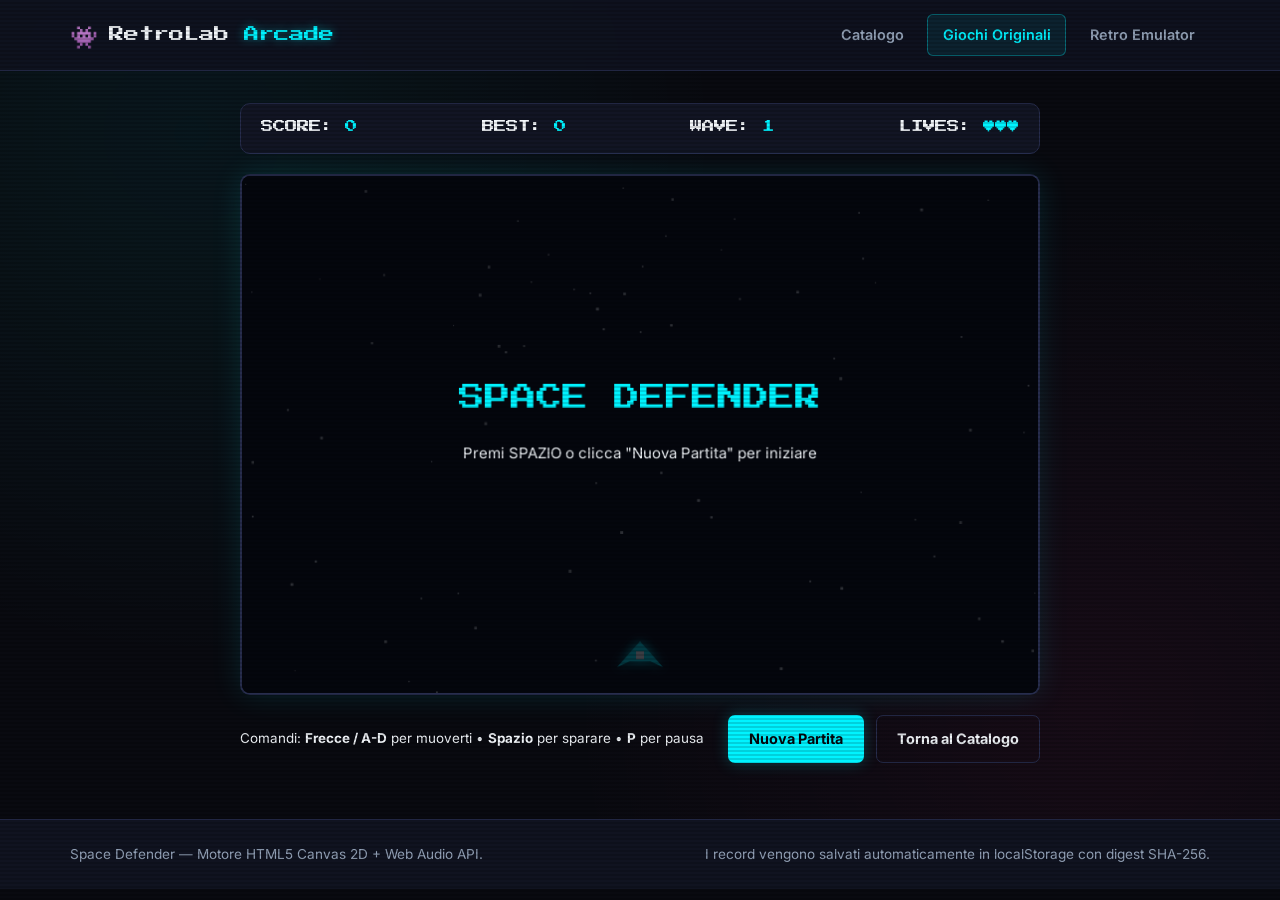
==== play_original.html @ c17ae2ea "Seconde modifiche" ====
<!DOCTYPE html>
<html lang="it">
<head>
    <meta charset="UTF-8">
    <meta name="viewport" content="width=device-width, initial-scale=1.0">
    <title>Space Defender | RetroLab Arcade</title>
    <link rel="preconnect" href="https://fonts.googleapis.com">
    <link rel="preconnect" href="https://fonts.gstatic.com" crossorigin>
    <link href="https://fonts.googleapis.com/css2?family=Inter:wght@400;600;700&family=Press+Start+2P&display=swap" rel="stylesheet">
    <link rel="stylesheet" href="./assets/css/style.css">
</head>
<body>
<div class="crt-overlay" aria-hidden="true"></div>

<header class="site-header">
    <div class="container header-content">
        <a href="./index.html" class="brand">
            <span class="brand-icon">👾</span>
            <span class="brand-text">RetroLab <span class="neon-cyan">Arcade</span></span>
        </a>
        <nav class="main-nav" aria-label="Navigazione principale">
            <a href="./index.html" class="nav-link">Catalogo</a>
            <a href="./play_original.html" class="nav-link active">Giochi Originali</a>
            <a href="./play_retro.html" class="nav-link">Retro Emulator</a>
        </nav>
    </div>
</header>

<main class="container main-content">
    <div class="game-stage-wrapper">
        <div class="hud-bar" role="status" aria-live="polite">
            <div class="hud-item">SCORE: <span id="hud-score">0</span></div>
            <div class="hud-item">BEST: <span id="hud-best">0</span></div>
            <div class="hud-item">WAVE: <span id="hud-wave">1</span></div>
            <div class="hud-item">LIVES: <span id="hud-lives">3</span></div>
        </div>

        <div class="canvas-container">
            <canvas id="game-canvas" width="800" height="520" aria-label="Area di gioco Space Defender"></canvas>
        </div>

        <div class="touch-controls" aria-label="Controlli touch">
            <button type="button" id="touch-left" class="touch-btn">◀ SINISTRA</button>
            <button type="button" id="touch-fire" class="touch-btn">🔥 FUOCO</button>
            <button type="button" id="touch-right" class="touch-btn">DESTRA ▶</button>
        </div>

        <div class="controls-bar">
            <div class="crypto-status" id="game-save-status">
                Comandi: <strong>Frecce / A-D</strong> per muoverti • <strong>Spazio</strong> per sparare • <strong>P</strong> per pausa
            </div>
            <div class="storage-buttons">
                <button type="button" id="btn-restart-game" class="btn btn-primary">Nuova Partita</button>
                <a href="./index.html" class="btn btn-outline">Torna al Catalogo</a>
            </div>
        </div>
    </div>
</main>

<footer class="site-footer">
    <div class="container footer-content">
        <p>Space Defender — Motore HTML5 Canvas 2D + Web Audio API.</p>
        <p class="footer-note">I record vengono salvati automaticamente in localStorage con digest SHA-256.</p>
    </div>
</footer>

<script src="./assets/js/storage_crypto.js"></script>
<script src="./assets/js/space_game.js"></script>
</body>
</html>
---- assets/css/style.css ----
:root {
    --bg-primary: #090a10;
    --bg-secondary: #121524;
    --bg-card: #171b2e;
    --bg-panel: #101320;
    --border-color: #272d4d;
    --text-primary: #f1f5f9;
    --text-secondary: #94a3b8;
    --neon-cyan: #00f3ff;
    --neon-pink: #ff2a85;
    --neon-green: #00ff88;
    --neon-yellow: #facc15;
    --danger: #ef4444;
    --font-display: 'Press Start 2P', monospace;
    --font-body: 'Inter', -apple-system, BlinkMacSystemFont, sans-serif;
    --radius: 10px;
    --transition: 0.2s ease;
}

*,
*::before,
*::after {
    box-sizing: border-box;
    margin: 0;
    padding: 0;
}

html, body {
    min-height: 100%;
    background-color: var(--bg-primary);
    color: var(--text-primary);
    font-family: var(--font-body);
    line-height: 1.6;
    overflow-x: hidden;
}

body {
    display: flex;
    flex-direction: column;
    background-image:
            radial-gradient(circle at 15% 15%, rgba(0, 243, 255, 0.06) 0%, transparent 40%),
            radial-gradient(circle at 85% 80%, rgba(255, 42, 133, 0.06) 0%, transparent 40%);
}

/* Effetto scanline CRT discreto */
.crt-overlay {
    position: fixed;
    inset: 0;
    pointer-events: none;
    z-index: 9999;
    background: linear-gradient(
            rgba(18, 16, 16, 0) 50%,
            rgba(0, 0, 0, 0.14) 50%
    );
    background-size: 100% 4px;
}

.container {
    width: 100%;
    max-width: 1180px;
    margin: 0 auto;
    padding: 0 1.25rem;
}

/* Colori Neon Utility */
.neon-cyan { color: var(--neon-cyan); text-shadow: 0 0 10px rgba(0, 243, 255, 0.45); }
.neon-pink { color: var(--neon-pink); text-shadow: 0 0 10px rgba(255, 42, 133, 0.45); }
.neon-green { color: var(--neon-green); text-shadow: 0 0 10px rgba(0, 255, 136, 0.45); }

/* Header & Navigazione */
.site-header {
    background-color: rgba(16, 19, 32, 0.92);
    border-bottom: 1px solid var(--border-color);
    backdrop-filter: blur(8px);
    position: sticky;
    top: 0;
    z-index: 100;
}

.header-content {
    display: flex;
    align-items: center;
    justify-content: space-between;
    min-height: 70px;
    gap: 1rem;
    flex-wrap: wrap;
}

.brand {
    display: inline-flex;
    align-items: center;
    gap: 0.7rem;
    text-decoration: none;
    color: var(--text-primary);
    font-family: var(--font-display);
    font-size: 0.95rem;
}

.brand-icon {
    font-size: 1.4rem;
}

.main-nav {
    display: flex;
    align-items: center;
    gap: 0.5rem;
    flex-wrap: wrap;
}

.nav-link {
    text-decoration: none;
    color: var(--text-secondary);
    font-weight: 600;
    font-size: 0.9rem;
    padding: 0.5rem 0.9rem;
    border-radius: 6px;
    border: 1px solid transparent;
    transition: all var(--transition);
}

.nav-link:hover {
    color: var(--text-primary);
    background-color: rgba(255, 255, 255, 0.05);
}

.nav-link.active {
    color: var(--neon-cyan);
    border-color: rgba(0, 243, 255, 0.35);
    background-color: rgba(0, 243, 255, 0.08);
}

/* Main Content */
.main-content {
    flex: 1;
    padding-top: 2rem;
    padding-bottom: 3.5rem;
}

/* Hero Banner */
.hero-banner {
    background: linear-gradient(135deg, var(--bg-secondary) 0%, #1a1f38 100%);
    border: 1px solid var(--border-color);
    border-radius: var(--radius);
    padding: 2.5rem 2rem;
    text-align: center;
    margin-bottom: 2.75rem;
    box-shadow: 0 12px 30px rgba(0, 0, 0, 0.35);
}

.hero-badge {
    display: inline-block;
    font-size: 0.72rem;
    font-weight: 700;
    letter-spacing: 1.2px;
    color: var(--neon-green);
    background-color: rgba(0, 255, 136, 0.1);
    border: 1px solid rgba(0, 255, 136, 0.3);
    padding: 0.35rem 0.8rem;
    border-radius: 999px;
    margin-bottom: 1.2rem;
}

.hero-title {
    font-family: var(--font-display);
    font-size: clamp(1.3rem, 3.2vw, 2.2rem);
    line-height: 1.4;
    margin-bottom: 1rem;
}

.hero-subtitle {
    max-width: 680px;
    margin: 0 auto 1.75rem;
    color: var(--text-secondary);
    font-size: 1rem;
}

.hero-actions {
    display: flex;
    justify-content: center;
    gap: 1rem;
    flex-wrap: wrap;
}

/* Bottoni */
.btn {
    display: inline-flex;
    align-items: center;
    justify-content: center;
    gap: 0.5rem;
    padding: 0.7rem 1.25rem;
    font-family: var(--font-body);
    font-weight: 700;
    font-size: 0.9rem;
    border-radius: 7px;
    border: 1px solid transparent;
    cursor: pointer;
    text-decoration: none;
    transition: all var(--transition);
}

.btn-full {
    flex: 1;
}

.btn-primary {
    background-color: var(--neon-cyan);
    color: #05070d;
    box-shadow: 0 0 15px rgba(0, 243, 255, 0.25);
}

.btn-primary:hover {
    background-color: #3df6ff;
    transform: translateY(-1px);
}

.btn-secondary {
    background-color: var(--neon-pink);
    color: #ffffff;
    box-shadow: 0 0 15px rgba(255, 42, 133, 0.25);
}

.btn-secondary:hover {
    background-color: #ff4797;
    transform: translateY(-1px);
}

.btn-outline {
    background-color: transparent;
    color: var(--text-primary);
    border-color: var(--border-color);
}

.btn-outline:hover {
    border-color: var(--neon-cyan);
    color: var(--neon-cyan);
}

.btn-danger {
    background-color: rgba(239, 68, 68, 0.15);
    color: #fca5a5;
    border-color: rgba(239, 68, 68, 0.4);
}

.btn-danger:hover {
    background-color: var(--danger);
    color: #ffffff;
}

.btn-disabled {
    background-color: #1e243b;
    color: #64748b;
    cursor: not-allowed;
}

.btn-icon {
    background-color: var(--bg-panel);
    color: var(--text-secondary);
    border-color: var(--border-color);
    padding: 0.7rem 0.9rem;
    font-size: 1.1rem;
}

.btn-icon:hover,
.btn-icon.is-favorite {
    color: var(--neon-yellow);
    border-color: rgba(250, 204, 21, 0.5);
}

/* Sezioni Catalogo */
.catalog-section,
.scoreboard-section {
    margin-bottom: 3rem;
}

.section-header {
    display: flex;
    align-items: center;
    justify-content: space-between;
    gap: 1rem;
    margin-bottom: 1.25rem;
    flex-wrap: wrap;
}

.section-title {
    font-size: 1.2rem;
    font-weight: 700;
}

.section-tag {
    font-size: 0.78rem;
    font-weight: 600;
    color: var(--text-secondary);
    background-color: var(--bg-secondary);
    border: 1px solid var(--border-color);
    padding: 0.25rem 0.65rem;
    border-radius: 5px;
}

.games-grid {
    display: grid;
    grid-template-columns: repeat(auto-fill, minmax(300px, 1fr));
    gap: 1.35rem;
}

/* Game Cards */
.game-card {
    background-color: var(--bg-card);
    border: 1px solid var(--border-color);
    border-radius: var(--radius);
    overflow: hidden;
    display: flex;
    flex-direction: column;
    transition: transform var(--transition), border-color var(--transition);
}

.game-card:hover:not(.card-coming-soon) {
    transform: translateY(-3px);
    border-color: rgba(0, 243, 255, 0.45);
}

.card-banner {
    height: 125px;
    position: relative;
    display: flex;
    align-items: center;
    justify-content: center;
    border-bottom: 1px solid var(--border-color);
}

.banner-space { background: linear-gradient(135deg, #0b132b, #1c2541); }
.banner-locked { background: linear-gradient(135deg, #141724, #1e2235); }
.banner-nes { background: linear-gradient(135deg, #2a0e1d, #45142d); }
.banner-snes { background: linear-gradient(135deg, #1d143b, #311f66); }
.banner-gb { background: linear-gradient(135deg, #132a1c, #1f472f); }

.card-badge {
    position: absolute;
    top: 10px;
    left: 10px;
    font-size: 0.68rem;
    font-weight: 700;
    padding: 0.2rem 0.55rem;
    border-radius: 4px;
    background-color: rgba(0, 243, 255, 0.16);
    color: var(--neon-cyan);
    border: 1px solid rgba(0, 243, 255, 0.35);
}

.badge-pink {
    background-color: rgba(255, 42, 133, 0.18);
    color: #ff7ab5;
    border-color: rgba(255, 42, 133, 0.4);
}

.badge-muted {
    background-color: rgba(148, 163, 184, 0.15);
    color: var(--text-secondary);
    border-color: rgba(148, 163, 184, 0.3);
}

.pixel-art-preview {
    font-family: var(--font-display);
    font-size: 1.15rem;
    letter-spacing: 2px;
}

.card-body {
    padding: 1.25rem;
    display: flex;
    flex-direction: column;
    flex: 1;
}

.card-title {
    font-size: 1.1rem;
    margin-bottom: 0.5rem;
}

.card-desc {
    color: var(--text-secondary);
    font-size: 0.9rem;
    margin-bottom: 1rem;
    flex: 1;
}

.card-desc code {
    color: var(--neon-cyan);
    background-color: rgba(0, 0, 0, 0.3);
    padding: 0.1rem 0.35rem;
    border-radius: 4px;
}

.card-meta {
    display: flex;
    justify-content: space-between;
    font-size: 0.78rem;
    color: var(--text-secondary);
    padding-top: 0.75rem;
    margin-bottom: 1rem;
    border-top: 1px solid rgba(255, 255, 255, 0.06);
}

.meta-record {
    color: var(--neon-green);
    font-weight: 700;
}

.card-actions {
    display: flex;
    gap: 0.6rem;
}

/* Panel & Scoreboard Table */
.panel {
    background-color: var(--bg-panel);
    border: 1px solid var(--border-color);
    border-radius: var(--radius);
    padding: 1.25rem;
}

.table-responsive {
    width: 100%;
    overflow-x: auto;
}

.arcade-table {
    width: 100%;
    border-collapse: collapse;
    text-align: left;
    font-size: 0.9rem;
}

.arcade-table th {
    color: var(--text-secondary);
    font-weight: 700;
    padding: 0.75rem 0.9rem;
    border-bottom: 1px solid var(--border-color);
    font-size: 0.8rem;
    text-transform: uppercase;
}

.arcade-table td {
    padding: 0.8rem 0.9rem;
    border-bottom: 1px solid rgba(255, 255, 255, 0.04);
}

.rank-cell {
    font-family: var(--font-display);
    font-size: 0.75rem;
    color: var(--neon-yellow);
}

.score-cell {
    font-weight: 700;
    color: var(--neon-cyan);
}

.empty-state {
    text-align: center;
    color: var(--text-secondary);
    padding: 1.75rem !important;
}

.storage-controls {
    display: flex;
    align-items: center;
    justify-content: space-between;
    gap: 1rem;
    margin-top: 1.25rem;
    padding-top: 1rem;
    border-top: 1px solid var(--border-color);
    flex-wrap: wrap;
}

.crypto-status {
    font-size: 0.84rem;
}

.status-ok { color: var(--neon-green); }
.status-warn { color: var(--neon-yellow); }

.storage-buttons {
    display: flex;
    gap: 0.75rem;
    flex-wrap: wrap;
}

/* Pagine Gioco & Emulatore (Usate negli Step 2 e 3) */
.game-stage-wrapper {
    display: flex;
    flex-direction: column;
    align-items: center;
    gap: 1.25rem;
}

.hud-bar {
    width: 100%;
    max-width: 800px;
    background-color: var(--bg-secondary);
    border: 1px solid var(--border-color);
    border-radius: var(--radius);
    padding: 0.9rem 1.25rem;
    display: flex;
    justify-content: space-between;
    align-items: center;
    flex-wrap: wrap;
    gap: 1rem;
    font-family: var(--font-display);
    font-size: 0.78rem;
}

.hud-item span {
    color: var(--neon-cyan);
}

.canvas-container {
    width: 100%;
    max-width: 800px;
    background-color: #04050a;
    border: 2px solid var(--border-color);
    border-radius: var(--radius);
    box-shadow: 0 0 30px rgba(0, 243, 255, 0.12);
    overflow: hidden;
    display: flex;
    justify-content: center;
    align-items: center;
}

#game-canvas {
    display: block;
    width: 100%;
    height: auto;
    max-height: 72vh;
}

.controls-bar {
    width: 100%;
    max-width: 800px;
    display: flex;
    justify-content: space-between;
    align-items: center;
    gap: 1rem;
    flex-wrap: wrap;
}

.touch-controls {
    display: none;
    width: 100%;
    max-width: 800px;
    justify-content: space-between;
    gap: 0.75rem;
}

.touch-btn {
    flex: 1;
    padding: 1rem;
    font-size: 1.2rem;
    font-weight: 700;
    background-color: var(--bg-card);
    color: var(--text-primary);
    border: 1px solid var(--border-color);
    border-radius: 8px;
    user-select: none;
    touch-action: manipulation;
}

.touch-btn:active {
    background-color: rgba(0, 243, 255, 0.2);
    border-color: var(--neon-cyan);
}

/* Emulator Box */
.emulator-toolbar {
    width: 100%;
    background-color: var(--bg-secondary);
    border: 1px solid var(--border-color);
    border-radius: var(--radius);
    padding: 1.25rem;
    display: grid;
    grid-template-columns: repeat(auto-fit, minmax(220px, 1fr));
    gap: 1rem;
    align-items: end;
    margin-bottom: 1.25rem;
}

.form-group {
    display: flex;
    flex-direction: column;
    gap: 0.45rem;
}

.form-label {
    font-size: 0.82rem;
    font-weight: 700;
    color: var(--text-secondary);
}

.form-select,
.form-file {
    width: 100%;
    padding: 0.65rem 0.85rem;
    background-color: var(--bg-primary);
    color: var(--text-primary);
    border: 1px solid var(--border-color);
    border-radius: 6px;
    font-family: var(--font-body);
    font-size: 0.9rem;
}

.emulator-viewport {
    width: 100%;
    height: 560px;
    background-color: #05060b;
    border: 2px solid var(--border-color);
    border-radius: var(--radius);
    display: flex;
    align-items: center;
    justify-content: center;
    overflow: hidden;
    position: relative;
}

.emulator-placeholder {
    text-align: center;
    padding: 2rem;
    color: var(--text-secondary);
    max-width: 480px;
}

.emulator-placeholder h3 {
    color: var(--text-primary);
    margin-bottom: 0.5rem;
}

/* Footer */
.site-footer {
    background-color: var(--bg-panel);
    border-top: 1px solid var(--border-color);
    padding: 1.5rem 0;
    font-size: 0.85rem;
    color: var(--text-secondary);
}

.footer-content {
    display: flex;
    justify-content: space-between;
    align-items: center;
    gap: 1rem;
    flex-wrap: wrap;
}

@media (max-width: 768px) {
    .touch-controls {
        display: flex;
    }
    .emulator-viewport {
        height: 400px;
    }
}
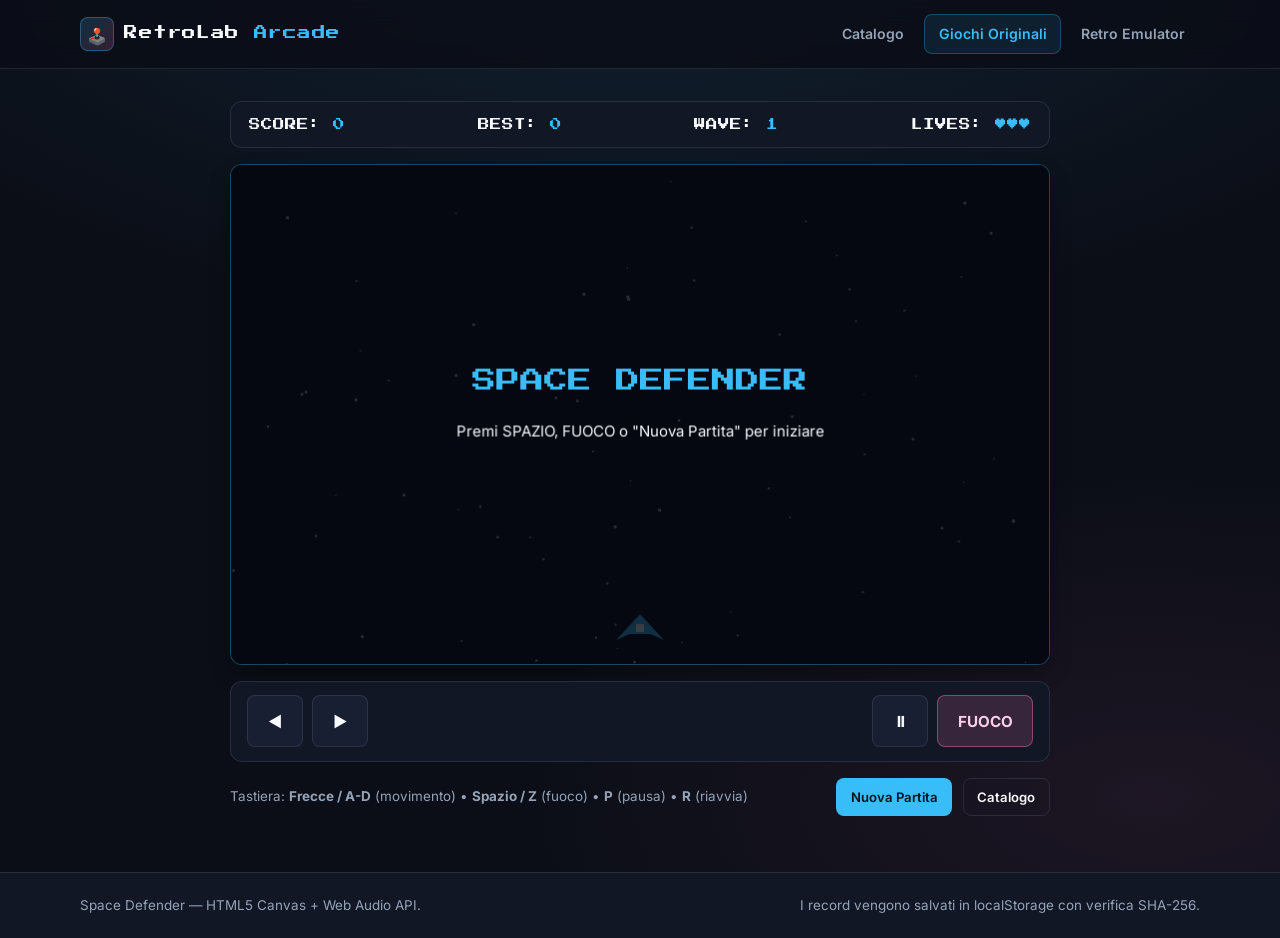
==== commit a213855f: "Aggiorno" ====
--- a/play_original.html
+++ b/play_original.html
@@ -10,13 +10,11 @@
     <link rel="stylesheet" href="./assets/css/style.css">
 </head>
 <body>
-<div class="crt-overlay" aria-hidden="true"></div>
-
 <header class="site-header">
     <div class="container header-content">
         <a href="./index.html" class="brand">
-            <span class="brand-icon">👾</span>
-            <span class="brand-text">RetroLab <span class="neon-cyan">Arcade</span></span>
+            <span class="brand-mark" aria-hidden="true">🕹️</span>
+            <span>RetroLab <span class="text-cyan">Arcade</span></span>
         </a>
         <nav class="main-nav" aria-label="Navigazione principale">
             <a href="./index.html" class="nav-link">Catalogo</a>
@@ -36,22 +34,27 @@
         </div>
 
         <div class="canvas-container">
-            <canvas id="game-canvas" width="800" height="520" aria-label="Area di gioco Space Defender"></canvas>
+            <canvas id="game-canvas" width="820" height="500" aria-label="Area di gioco Space Defender"></canvas>
         </div>
 
-        <div class="touch-controls" aria-label="Controlli touch">
-            <button type="button" id="touch-left" class="touch-btn">◀ SINISTRA</button>
-            <button type="button" id="touch-fire" class="touch-btn">🔥 FUOCO</button>
-            <button type="button" id="touch-right" class="touch-btn">DESTRA ▶</button>
+        <div class="touch-pad" aria-label="Controlli di gioco">
+            <div class="dpad-group">
+                <button type="button" id="pad-left" class="pad-btn" aria-label="Muovi a sinistra">◀</button>
+                <button type="button" id="pad-right" class="pad-btn" aria-label="Muovi a destra">▶</button>
+            </div>
+            <div class="action-pad-group">
+                <button type="button" id="pad-pause" class="pad-btn" aria-label="Pausa">⏸</button>
+                <button type="button" id="pad-fire" class="pad-btn pad-btn-fire" aria-label="Spara">FUOCO</button>
+            </div>
         </div>
 
         <div class="controls-bar">
             <div class="crypto-status" id="game-save-status">
-                Comandi: <strong>Frecce / A-D</strong> per muoverti • <strong>Spazio</strong> per sparare • <strong>P</strong> per pausa
+                Tastiera: <strong>Frecce / A-D</strong> (movimento) • <strong>Spazio / Z</strong> (fuoco) • <strong>P</strong> (pausa) • <strong>R</strong> (riavvia)
             </div>
             <div class="storage-buttons">
-                <button type="button" id="btn-restart-game" class="btn btn-primary">Nuova Partita</button>
-                <a href="./index.html" class="btn btn-outline">Torna al Catalogo</a>
+                <button type="button" id="btn-restart-game" class="btn btn-primary btn-sm">Nuova Partita</button>
+                <a href="./index.html" class="btn btn-outline btn-sm">Catalogo</a>
             </div>
         </div>
     </div>
@@ -59,8 +62,8 @@
 
 <footer class="site-footer">
     <div class="container footer-content">
-        <p>Space Defender — Motore HTML5 Canvas 2D + Web Audio API.</p>
-        <p class="footer-note">I record vengono salvati automaticamente in localStorage con digest SHA-256.</p>
+        <p>Space Defender — HTML5 Canvas + Web Audio API.</p>
+        <p class="footer-note">I record vengono salvati in localStorage con verifica SHA-256.</p>
     </div>
 </footer>
 
--- a/assets/css/style.css
+++ b/assets/css/style.css
@@ -1,20 +1,26 @@
 :root {
-    --bg-primary: #090a10;
-    --bg-secondary: #121524;
-    --bg-card: #171b2e;
-    --bg-panel: #101320;
-    --border-color: #272d4d;
-    --text-primary: #f1f5f9;
+    --bg-canvas: #0b0e17;
+    --bg-surface: #121726;
+    --bg-elevated: #181f33;
+    --bg-input: #0d111c;
+    --border-subtle: rgba(148, 163, 184, 0.16);
+    --border-strong: rgba(56, 189, 248, 0.35);
+    --text-primary: #f8fafc;
     --text-secondary: #94a3b8;
-    --neon-cyan: #00f3ff;
-    --neon-pink: #ff2a85;
-    --neon-green: #00ff88;
-    --neon-yellow: #facc15;
-    --danger: #ef4444;
+    --text-muted: #64748b;
+    --accent-cyan: #38bdf8;
+    --accent-cyan-hover: #7dd3fc;
+    --accent-magenta: #f472b6;
+    --accent-emerald: #34d399;
+    --accent-amber: #fbbf24;
+    --accent-danger: #f87171;
     --font-display: 'Press Start 2P', monospace;
-    --font-body: 'Inter', -apple-system, BlinkMacSystemFont, sans-serif;
-    --radius: 10px;
-    --transition: 0.2s ease;
+    --font-sans: 'Inter', -apple-system, BlinkMacSystemFont, 'Segoe UI', sans-serif;
+    --radius-sm: 8px;
+    --radius-md: 12px;
+    --radius-lg: 16px;
+    --shadow-card: 0 10px 25px -5px rgba(0, 0, 0, 0.45);
+    --transition: 180ms cubic-bezier(0.4, 0, 0.2, 1);
 }
 
 *,
@@ -25,63 +31,53 @@
     padding: 0;
 }
 
-html, body {
-    min-height: 100%;
-    background-color: var(--bg-primary);
+html {
+    scroll-behavior: smooth;
+}
+
+body {
+    min-height: 100vh;
+    display: flex;
+    flex-direction: column;
+    background-color: var(--bg-canvas);
+    background-image:
+            radial-gradient(ellipse 70% 45% at 50% -10%, rgba(56, 189, 248, 0.12), transparent),
+            radial-gradient(ellipse 50% 35% at 90% 85%, rgba(244, 114, 182, 0.08), transparent);
     color: var(--text-primary);
-    font-family: var(--font-body);
-    line-height: 1.6;
-    overflow-x: hidden;
-}
-
-body {
-    display: flex;
-    flex-direction: column;
-    background-image:
-            radial-gradient(circle at 15% 15%, rgba(0, 243, 255, 0.06) 0%, transparent 40%),
-            radial-gradient(circle at 85% 80%, rgba(255, 42, 133, 0.06) 0%, transparent 40%);
-}
-
-/* Effetto scanline CRT discreto */
-.crt-overlay {
-    position: fixed;
-    inset: 0;
-    pointer-events: none;
-    z-index: 9999;
-    background: linear-gradient(
-            rgba(18, 16, 16, 0) 50%,
-            rgba(0, 0, 0, 0.14) 50%
-    );
-    background-size: 100% 4px;
+    font-family: var(--font-sans);
+    font-size: 16px;
+    line-height: 1.55;
+    -webkit-font-smoothing: antialiased;
 }
 
 .container {
     width: 100%;
-    max-width: 1180px;
+    max-width: 1160px;
     margin: 0 auto;
     padding: 0 1.25rem;
 }
 
-/* Colori Neon Utility */
-.neon-cyan { color: var(--neon-cyan); text-shadow: 0 0 10px rgba(0, 243, 255, 0.45); }
-.neon-pink { color: var(--neon-pink); text-shadow: 0 0 10px rgba(255, 42, 133, 0.45); }
-.neon-green { color: var(--neon-green); text-shadow: 0 0 10px rgba(0, 255, 136, 0.45); }
-
-/* Header & Navigazione */
+/* Accenti testuali */
+.text-cyan { color: var(--accent-cyan); }
+.text-pink { color: var(--accent-magenta); }
+.text-green { color: var(--accent-emerald); }
+.text-amber { color: var(--accent-amber); }
+
+/* Header */
 .site-header {
-    background-color: rgba(16, 19, 32, 0.92);
-    border-bottom: 1px solid var(--border-color);
-    backdrop-filter: blur(8px);
     position: sticky;
     top: 0;
-    z-index: 100;
+    z-index: 50;
+    background-color: rgba(11, 14, 23, 0.85);
+    backdrop-filter: blur(12px);
+    border-bottom: 1px solid var(--border-subtle);
 }
 
 .header-content {
+    min-height: 68px;
     display: flex;
     align-items: center;
     justify-content: space-between;
-    min-height: 70px;
     gap: 1rem;
     flex-wrap: wrap;
 }
@@ -89,21 +85,30 @@
 .brand {
     display: inline-flex;
     align-items: center;
-    gap: 0.7rem;
+    gap: 0.65rem;
     text-decoration: none;
     color: var(--text-primary);
     font-family: var(--font-display);
-    font-size: 0.95rem;
-}
-
-.brand-icon {
-    font-size: 1.4rem;
+    font-size: 0.85rem;
+    letter-spacing: 0.4px;
+}
+
+.brand-mark {
+    display: inline-flex;
+    align-items: center;
+    justify-content: center;
+    width: 34px;
+    height: 34px;
+    border-radius: var(--radius-sm);
+    background: linear-gradient(135deg, rgba(56, 189, 248, 0.18), rgba(244, 114, 182, 0.18));
+    border: 1px solid var(--border-strong);
+    font-size: 1rem;
 }
 
 .main-nav {
     display: flex;
     align-items: center;
-    gap: 0.5rem;
+    gap: 0.35rem;
     flex-wrap: wrap;
 }
 
@@ -111,65 +116,67 @@
     text-decoration: none;
     color: var(--text-secondary);
     font-weight: 600;
-    font-size: 0.9rem;
-    padding: 0.5rem 0.9rem;
-    border-radius: 6px;
+    font-size: 0.88rem;
+    padding: 0.48rem 0.85rem;
+    border-radius: var(--radius-sm);
     border: 1px solid transparent;
-    transition: all var(--transition);
+    transition: color var(--transition), background-color var(--transition), border-color var(--transition);
 }
 
 .nav-link:hover {
     color: var(--text-primary);
-    background-color: rgba(255, 255, 255, 0.05);
+    background-color: rgba(255, 255, 255, 0.04);
 }
 
 .nav-link.active {
-    color: var(--neon-cyan);
-    border-color: rgba(0, 243, 255, 0.35);
-    background-color: rgba(0, 243, 255, 0.08);
-}
-
-/* Main Content */
+    color: var(--accent-cyan);
+    background-color: rgba(56, 189, 248, 0.1);
+    border-color: rgba(56, 189, 248, 0.28);
+}
+
+/* Main */
 .main-content {
     flex: 1;
-    padding-top: 2rem;
-    padding-bottom: 3.5rem;
-}
-
-/* Hero Banner */
+    padding: 2rem 0 3.5rem;
+}
+
+/* Hero */
 .hero-banner {
-    background: linear-gradient(135deg, var(--bg-secondary) 0%, #1a1f38 100%);
-    border: 1px solid var(--border-color);
-    border-radius: var(--radius);
-    padding: 2.5rem 2rem;
+    background: linear-gradient(160deg, var(--bg-surface) 0%, var(--bg-elevated) 100%);
+    border: 1px solid var(--border-subtle);
+    border-radius: var(--radius-lg);
+    padding: 2.5rem 1.75rem;
     text-align: center;
     margin-bottom: 2.75rem;
-    box-shadow: 0 12px 30px rgba(0, 0, 0, 0.35);
+    box-shadow: var(--shadow-card);
 }
 
 .hero-badge {
-    display: inline-block;
-    font-size: 0.72rem;
-    font-weight: 700;
-    letter-spacing: 1.2px;
-    color: var(--neon-green);
-    background-color: rgba(0, 255, 136, 0.1);
-    border: 1px solid rgba(0, 255, 136, 0.3);
-    padding: 0.35rem 0.8rem;
+    display: inline-flex;
+    align-items: center;
+    gap: 0.4rem;
+    font-size: 0.75rem;
+    font-weight: 700;
+    letter-spacing: 0.06em;
+    text-transform: uppercase;
+    color: var(--accent-emerald);
+    background-color: rgba(52, 211, 153, 0.1);
+    border: 1px solid rgba(52, 211, 153, 0.28);
+    padding: 0.3rem 0.8rem;
     border-radius: 999px;
-    margin-bottom: 1.2rem;
+    margin-bottom: 1.1rem;
 }
 
 .hero-title {
     font-family: var(--font-display);
-    font-size: clamp(1.3rem, 3.2vw, 2.2rem);
-    line-height: 1.4;
-    margin-bottom: 1rem;
+    font-size: clamp(1.25rem, 3vw, 2rem);
+    line-height: 1.45;
+    margin-bottom: 0.9rem;
 }
 
 .hero-subtitle {
     max-width: 680px;
-    margin: 0 auto 1.75rem;
+    margin: 0 auto 1.65rem;
     color: var(--text-secondary);
     font-size: 1rem;
 }
@@ -177,7 +184,7 @@
 .hero-actions {
     display: flex;
     justify-content: center;
-    gap: 1rem;
+    gap: 0.85rem;
     flex-wrap: wrap;
 }
 
@@ -186,90 +193,94 @@
     display: inline-flex;
     align-items: center;
     justify-content: center;
-    gap: 0.5rem;
-    padding: 0.7rem 1.25rem;
-    font-family: var(--font-body);
-    font-weight: 700;
+    gap: 0.45rem;
+    padding: 0.68rem 1.2rem;
+    font-family: var(--font-sans);
+    font-weight: 600;
     font-size: 0.9rem;
-    border-radius: 7px;
+    border-radius: var(--radius-sm);
     border: 1px solid transparent;
     cursor: pointer;
     text-decoration: none;
     transition: all var(--transition);
 }
 
+.btn-sm {
+    padding: 0.48rem 0.85rem;
+    font-size: 0.82rem;
+}
+
 .btn-full {
     flex: 1;
 }
 
 .btn-primary {
-    background-color: var(--neon-cyan);
-    color: #05070d;
-    box-shadow: 0 0 15px rgba(0, 243, 255, 0.25);
+    background-color: var(--accent-cyan);
+    color: #06101a;
 }
 
 .btn-primary:hover {
-    background-color: #3df6ff;
+    background-color: var(--accent-cyan-hover);
     transform: translateY(-1px);
 }
 
 .btn-secondary {
-    background-color: var(--neon-pink);
-    color: #ffffff;
-    box-shadow: 0 0 15px rgba(255, 42, 133, 0.25);
+    background-color: var(--accent-magenta);
+    color: #16050e;
 }
 
 .btn-secondary:hover {
-    background-color: #ff4797;
+    filter: brightness(1.08);
     transform: translateY(-1px);
 }
 
 .btn-outline {
     background-color: transparent;
     color: var(--text-primary);
-    border-color: var(--border-color);
+    border-color: var(--border-subtle);
 }
 
 .btn-outline:hover {
-    border-color: var(--neon-cyan);
-    color: var(--neon-cyan);
+    border-color: var(--accent-cyan);
+    color: var(--accent-cyan);
+    background-color: rgba(56, 189, 248, 0.06);
 }
 
 .btn-danger {
-    background-color: rgba(239, 68, 68, 0.15);
+    background-color: rgba(248, 113, 113, 0.12);
     color: #fca5a5;
-    border-color: rgba(239, 68, 68, 0.4);
+    border-color: rgba(248, 113, 113, 0.35);
 }
 
 .btn-danger:hover {
-    background-color: var(--danger);
-    color: #ffffff;
+    background-color: var(--accent-danger);
+    color: #0b0e17;
 }
 
 .btn-disabled {
-    background-color: #1e243b;
-    color: #64748b;
+    background-color: rgba(148, 163, 184, 0.08);
+    color: var(--text-muted);
     cursor: not-allowed;
 }
 
 .btn-icon {
-    background-color: var(--bg-panel);
-    color: var(--text-secondary);
-    border-color: var(--border-color);
-    padding: 0.7rem 0.9rem;
-    font-size: 1.1rem;
+    background-color: var(--bg-input);
+    color: var(--text-secondary);
+    border-color: var(--border-subtle);
+    padding: 0.65rem 0.85rem;
+    font-size: 1rem;
 }
 
 .btn-icon:hover,
 .btn-icon.is-favorite {
-    color: var(--neon-yellow);
-    border-color: rgba(250, 204, 21, 0.5);
-}
-
-/* Sezioni Catalogo */
+    color: var(--accent-amber);
+    border-color: rgba(251, 191, 36, 0.45);
+}
+
+/* Sezioni */
 .catalog-section,
 .scoreboard-section {
-    margin-bottom: 3rem;
+    margin-bottom: 2.75rem;
 }
 
 .section-header {
@@ -277,61 +288,61 @@
     align-items: center;
     justify-content: space-between;
     gap: 1rem;
-    margin-bottom: 1.25rem;
+    margin-bottom: 1.2rem;
     flex-wrap: wrap;
 }
 
 .section-title {
-    font-size: 1.2rem;
-    font-weight: 700;
+    font-size: 1.15rem;
+    font-weight: 700;
+    letter-spacing: -0.01em;
 }
 
 .section-tag {
-    font-size: 0.78rem;
+    font-size: 0.76rem;
     font-weight: 600;
     color: var(--text-secondary);
-    background-color: var(--bg-secondary);
-    border: 1px solid var(--border-color);
+    background-color: var(--bg-surface);
+    border: 1px solid var(--border-subtle);
     padding: 0.25rem 0.65rem;
-    border-radius: 5px;
+    border-radius: 999px;
 }
 
 .games-grid {
     display: grid;
-    grid-template-columns: repeat(auto-fill, minmax(300px, 1fr));
-    gap: 1.35rem;
-}
-
-/* Game Cards */
+    grid-template-columns: repeat(auto-fill, minmax(290px, 1fr));
+    gap: 1.25rem;
+}
+
+/* Cards */
 .game-card {
-    background-color: var(--bg-card);
-    border: 1px solid var(--border-color);
-    border-radius: var(--radius);
+    background-color: var(--bg-surface);
+    border: 1px solid var(--border-subtle);
+    border-radius: var(--radius-md);
     overflow: hidden;
     display: flex;
     flex-direction: column;
+    box-shadow: var(--shadow-card);
     transition: transform var(--transition), border-color var(--transition);
 }
 
 .game-card:hover:not(.card-coming-soon) {
     transform: translateY(-3px);
-    border-color: rgba(0, 243, 255, 0.45);
+    border-color: var(--border-strong);
 }
 
 .card-banner {
-    height: 125px;
+    height: 112px;
     position: relative;
     display: flex;
     align-items: center;
     justify-content: center;
-    border-bottom: 1px solid var(--border-color);
-}
-
-.banner-space { background: linear-gradient(135deg, #0b132b, #1c2541); }
-.banner-locked { background: linear-gradient(135deg, #141724, #1e2235); }
-.banner-nes { background: linear-gradient(135deg, #2a0e1d, #45142d); }
-.banner-snes { background: linear-gradient(135deg, #1d143b, #311f66); }
-.banner-gb { background: linear-gradient(135deg, #132a1c, #1f472f); }
+    border-bottom: 1px solid var(--border-subtle);
+}
+
+.banner-space { background: linear-gradient(135deg, #0f1c36, #192c4f); }
+.banner-locked { background: linear-gradient(135deg, #131722, #1b2030); }
+.banner-console { background: linear-gradient(135deg, #1a1833, #29224d); }
 
 .card-badge {
     position: absolute;
@@ -340,82 +351,87 @@
     font-size: 0.68rem;
     font-weight: 700;
     padding: 0.2rem 0.55rem;
-    border-radius: 4px;
-    background-color: rgba(0, 243, 255, 0.16);
-    color: var(--neon-cyan);
-    border: 1px solid rgba(0, 243, 255, 0.35);
+    border-radius: 5px;
+    background-color: rgba(56, 189, 248, 0.14);
+    color: var(--accent-cyan);
+    border: 1px solid rgba(56, 189, 248, 0.3);
 }
 
 .badge-pink {
-    background-color: rgba(255, 42, 133, 0.18);
-    color: #ff7ab5;
-    border-color: rgba(255, 42, 133, 0.4);
+    background-color: rgba(244, 114, 182, 0.15);
+    color: #f9a8d4;
+    border-color: rgba(244, 114, 182, 0.35);
 }
 
 .badge-muted {
-    background-color: rgba(148, 163, 184, 0.15);
-    color: var(--text-secondary);
-    border-color: rgba(148, 163, 184, 0.3);
+    background-color: rgba(148, 163, 184, 0.12);
+    color: var(--text-secondary);
+    border-color: rgba(148, 163, 184, 0.25);
 }
 
 .pixel-art-preview {
     font-family: var(--font-display);
-    font-size: 1.15rem;
-    letter-spacing: 2px;
+    font-size: 1rem;
+    letter-spacing: 1.5px;
 }
 
 .card-body {
-    padding: 1.25rem;
+    padding: 1.2rem;
     display: flex;
     flex-direction: column;
     flex: 1;
 }
 
 .card-title {
-    font-size: 1.1rem;
-    margin-bottom: 0.5rem;
+    font-size: 1.05rem;
+    font-weight: 700;
+    margin-bottom: 0.45rem;
 }
 
 .card-desc {
     color: var(--text-secondary);
-    font-size: 0.9rem;
+    font-size: 0.88rem;
     margin-bottom: 1rem;
     flex: 1;
 }
 
 .card-desc code {
-    color: var(--neon-cyan);
-    background-color: rgba(0, 0, 0, 0.3);
+    color: var(--accent-cyan);
+    background-color: var(--bg-input);
     padding: 0.1rem 0.35rem;
     border-radius: 4px;
+    font-size: 0.82rem;
 }
 
 .card-meta {
     display: flex;
     justify-content: space-between;
+    gap: 0.5rem;
     font-size: 0.78rem;
     color: var(--text-secondary);
-    padding-top: 0.75rem;
-    margin-bottom: 1rem;
-    border-top: 1px solid rgba(255, 255, 255, 0.06);
+    padding-top: 0.7rem;
+    margin-bottom: 0.95rem;
+    border-top: 1px solid var(--border-subtle);
 }
 
 .meta-record {
-    color: var(--neon-green);
-    font-weight: 700;
+    color: var(--accent-emerald);
+    font-weight: 700;
+    white-space: nowrap;
 }
 
 .card-actions {
     display: flex;
-    gap: 0.6rem;
-}
-
-/* Panel & Scoreboard Table */
+    gap: 0.55rem;
+}
+
+/* Panel & Tabella */
 .panel {
-    background-color: var(--bg-panel);
-    border: 1px solid var(--border-color);
-    border-radius: var(--radius);
+    background-color: var(--bg-surface);
+    border: 1px solid var(--border-subtle);
+    border-radius: var(--radius-md);
     padding: 1.25rem;
+    box-shadow: var(--shadow-card);
 }
 
 .table-responsive {
@@ -427,32 +443,33 @@
     width: 100%;
     border-collapse: collapse;
     text-align: left;
-    font-size: 0.9rem;
+    font-size: 0.88rem;
 }
 
 .arcade-table th {
     color: var(--text-secondary);
     font-weight: 700;
-    padding: 0.75rem 0.9rem;
-    border-bottom: 1px solid var(--border-color);
-    font-size: 0.8rem;
+    padding: 0.7rem 0.85rem;
+    border-bottom: 1px solid var(--border-subtle);
+    font-size: 0.76rem;
     text-transform: uppercase;
+    letter-spacing: 0.04em;
 }
 
 .arcade-table td {
-    padding: 0.8rem 0.9rem;
-    border-bottom: 1px solid rgba(255, 255, 255, 0.04);
+    padding: 0.75rem 0.85rem;
+    border-bottom: 1px solid rgba(148, 163, 184, 0.08);
 }
 
 .rank-cell {
     font-family: var(--font-display);
-    font-size: 0.75rem;
-    color: var(--neon-yellow);
+    font-size: 0.72rem;
+    color: var(--accent-amber);
 }
 
 .score-cell {
     font-weight: 700;
-    color: var(--neon-cyan);
+    color: var(--accent-cyan);
 }
 
 .empty-state {
@@ -466,60 +483,61 @@
     align-items: center;
     justify-content: space-between;
     gap: 1rem;
-    margin-top: 1.25rem;
+    margin-top: 1.15rem;
     padding-top: 1rem;
-    border-top: 1px solid var(--border-color);
+    border-top: 1px solid var(--border-subtle);
     flex-wrap: wrap;
 }
 
 .crypto-status {
     font-size: 0.84rem;
-}
-
-.status-ok { color: var(--neon-green); }
-.status-warn { color: var(--neon-yellow); }
+    color: var(--text-secondary);
+}
+
+.status-ok { color: var(--accent-emerald); font-weight: 600; }
+.status-warn { color: var(--accent-amber); font-weight: 600; }
 
 .storage-buttons {
     display: flex;
-    gap: 0.75rem;
-    flex-wrap: wrap;
-}
-
-/* Pagine Gioco & Emulatore (Usate negli Step 2 e 3) */
+    gap: 0.65rem;
+    flex-wrap: wrap;
+}
+
+/* Area Gioco Originale */
 .game-stage-wrapper {
     display: flex;
     flex-direction: column;
     align-items: center;
-    gap: 1.25rem;
+    gap: 1rem;
 }
 
 .hud-bar {
     width: 100%;
-    max-width: 800px;
-    background-color: var(--bg-secondary);
-    border: 1px solid var(--border-color);
-    border-radius: var(--radius);
-    padding: 0.9rem 1.25rem;
+    max-width: 820px;
+    background-color: var(--bg-surface);
+    border: 1px solid var(--border-subtle);
+    border-radius: var(--radius-md);
+    padding: 0.85rem 1.15rem;
     display: flex;
     justify-content: space-between;
     align-items: center;
     flex-wrap: wrap;
-    gap: 1rem;
+    gap: 0.85rem;
     font-family: var(--font-display);
-    font-size: 0.78rem;
+    font-size: 0.72rem;
 }
 
 .hud-item span {
-    color: var(--neon-cyan);
+    color: var(--accent-cyan);
 }
 
 .canvas-container {
     width: 100%;
-    max-width: 800px;
-    background-color: #04050a;
-    border: 2px solid var(--border-color);
-    border-radius: var(--radius);
-    box-shadow: 0 0 30px rgba(0, 243, 255, 0.12);
+    max-width: 820px;
+    background-color: #060811;
+    border: 1px solid var(--border-strong);
+    border-radius: var(--radius-md);
+    box-shadow: var(--shadow-card);
     overflow: hidden;
     display: flex;
     justify-content: center;
@@ -530,12 +548,73 @@
     display: block;
     width: 100%;
     height: auto;
-    max-height: 72vh;
+    max-height: 68vh;
+    touch-action: none;
+}
+
+/* Pad virtuale universale (sempre accessibile o attivabile facilmente su mobile/tablet/desktop) */
+.touch-pad {
+    width: 100%;
+    max-width: 820px;
+    background-color: var(--bg-surface);
+    border: 1px solid var(--border-subtle);
+    border-radius: var(--radius-md);
+    padding: 0.85rem 1rem;
+    display: flex;
+    justify-content: space-between;
+    align-items: center;
+    gap: 0.75rem;
+    flex-wrap: wrap;
+}
+
+.dpad-group,
+.action-pad-group {
+    display: flex;
+    gap: 0.55rem;
+    align-items: center;
+}
+
+.pad-btn {
+    min-width: 56px;
+    min-height: 52px;
+    padding: 0.65rem 1rem;
+    font-family: var(--font-sans);
+    font-weight: 700;
+    font-size: 0.95rem;
+    color: var(--text-primary);
+    background-color: var(--bg-elevated);
+    border: 1px solid var(--border-subtle);
+    border-radius: var(--radius-sm);
+    cursor: pointer;
+    user-select: none;
+    -webkit-user-select: none;
+    touch-action: manipulation;
+    transition: background-color 80ms ease, border-color 80ms ease, transform 80ms ease;
+}
+
+.pad-btn:active,
+.pad-btn.is-pressed {
+    background-color: rgba(56, 189, 248, 0.22);
+    border-color: var(--accent-cyan);
+    transform: scale(0.97);
+}
+
+.pad-btn-fire {
+    background-color: rgba(244, 114, 182, 0.16);
+    border-color: rgba(244, 114, 182, 0.45);
+    color: #fbcfe8;
+    min-width: 96px;
+}
+
+.pad-btn-fire:active,
+.pad-btn-fire.is-pressed {
+    background-color: var(--accent-magenta);
+    color: #16050e;
 }
 
 .controls-bar {
     width: 100%;
-    max-width: 800px;
+    max-width: 820px;
     display: flex;
     justify-content: space-between;
     align-items: center;
@@ -543,54 +622,29 @@
     flex-wrap: wrap;
 }
 
-.touch-controls {
-    display: none;
-    width: 100%;
-    max-width: 800px;
-    justify-content: space-between;
-    gap: 0.75rem;
-}
-
-.touch-btn {
-    flex: 1;
-    padding: 1rem;
-    font-size: 1.2rem;
-    font-weight: 700;
-    background-color: var(--bg-card);
-    color: var(--text-primary);
-    border: 1px solid var(--border-color);
-    border-radius: 8px;
-    user-select: none;
-    touch-action: manipulation;
-}
-
-.touch-btn:active {
-    background-color: rgba(0, 243, 255, 0.2);
-    border-color: var(--neon-cyan);
-}
-
-/* Emulator Box */
+/* Emulatore Toolbar & Viewport */
 .emulator-toolbar {
     width: 100%;
-    background-color: var(--bg-secondary);
-    border: 1px solid var(--border-color);
-    border-radius: var(--radius);
+    background-color: var(--bg-surface);
+    border: 1px solid var(--border-subtle);
+    border-radius: var(--radius-md);
     padding: 1.25rem;
     display: grid;
-    grid-template-columns: repeat(auto-fit, minmax(220px, 1fr));
+    grid-template-columns: repeat(auto-fit, minmax(230px, 1fr));
     gap: 1rem;
     align-items: end;
-    margin-bottom: 1.25rem;
+    margin-bottom: 1.15rem;
+    box-shadow: var(--shadow-card);
 }
 
 .form-group {
     display: flex;
     flex-direction: column;
-    gap: 0.45rem;
+    gap: 0.4rem;
 }
 
 .form-label {
-    font-size: 0.82rem;
+    font-size: 0.8rem;
     font-weight: 700;
     color: var(--text-secondary);
 }
@@ -598,46 +652,54 @@
 .form-select,
 .form-file {
     width: 100%;
-    padding: 0.65rem 0.85rem;
-    background-color: var(--bg-primary);
+    padding: 0.62rem 0.8rem;
+    background-color: var(--bg-input);
     color: var(--text-primary);
-    border: 1px solid var(--border-color);
-    border-radius: 6px;
-    font-family: var(--font-body);
-    font-size: 0.9rem;
+    border: 1px solid var(--border-subtle);
+    border-radius: var(--radius-sm);
+    font-family: var(--font-sans);
+    font-size: 0.88rem;
+}
+
+.form-select:focus,
+.form-file:focus {
+    outline: none;
+    border-color: var(--accent-cyan);
 }
 
 .emulator-viewport {
     width: 100%;
     height: 560px;
-    background-color: #05060b;
-    border: 2px solid var(--border-color);
-    border-radius: var(--radius);
+    background-color: #060811;
+    border: 1px solid var(--border-strong);
+    border-radius: var(--radius-md);
     display: flex;
     align-items: center;
     justify-content: center;
     overflow: hidden;
     position: relative;
+    box-shadow: var(--shadow-card);
 }
 
 .emulator-placeholder {
     text-align: center;
     padding: 2rem;
     color: var(--text-secondary);
-    max-width: 480px;
+    max-width: 520px;
 }
 
 .emulator-placeholder h3 {
     color: var(--text-primary);
+    font-size: 1.15rem;
     margin-bottom: 0.5rem;
 }
 
 /* Footer */
 .site-footer {
-    background-color: var(--bg-panel);
-    border-top: 1px solid var(--border-color);
-    padding: 1.5rem 0;
-    font-size: 0.85rem;
+    background-color: var(--bg-surface);
+    border-top: 1px solid var(--border-subtle);
+    padding: 1.4rem 0;
+    font-size: 0.84rem;
     color: var(--text-secondary);
 }
 
@@ -649,11 +711,16 @@
     flex-wrap: wrap;
 }
 
-@media (max-width: 768px) {
-    .touch-controls {
-        display: flex;
+@media (max-width: 640px) {
+    .hero-banner {
+        padding: 1.75rem 1.15rem;
     }
     .emulator-viewport {
-        height: 400px;
+        height: 390px;
+    }
+    .pad-btn {
+        min-width: 48px;
+        min-height: 48px;
+        padding: 0.55rem 0.75rem;
     }
 }
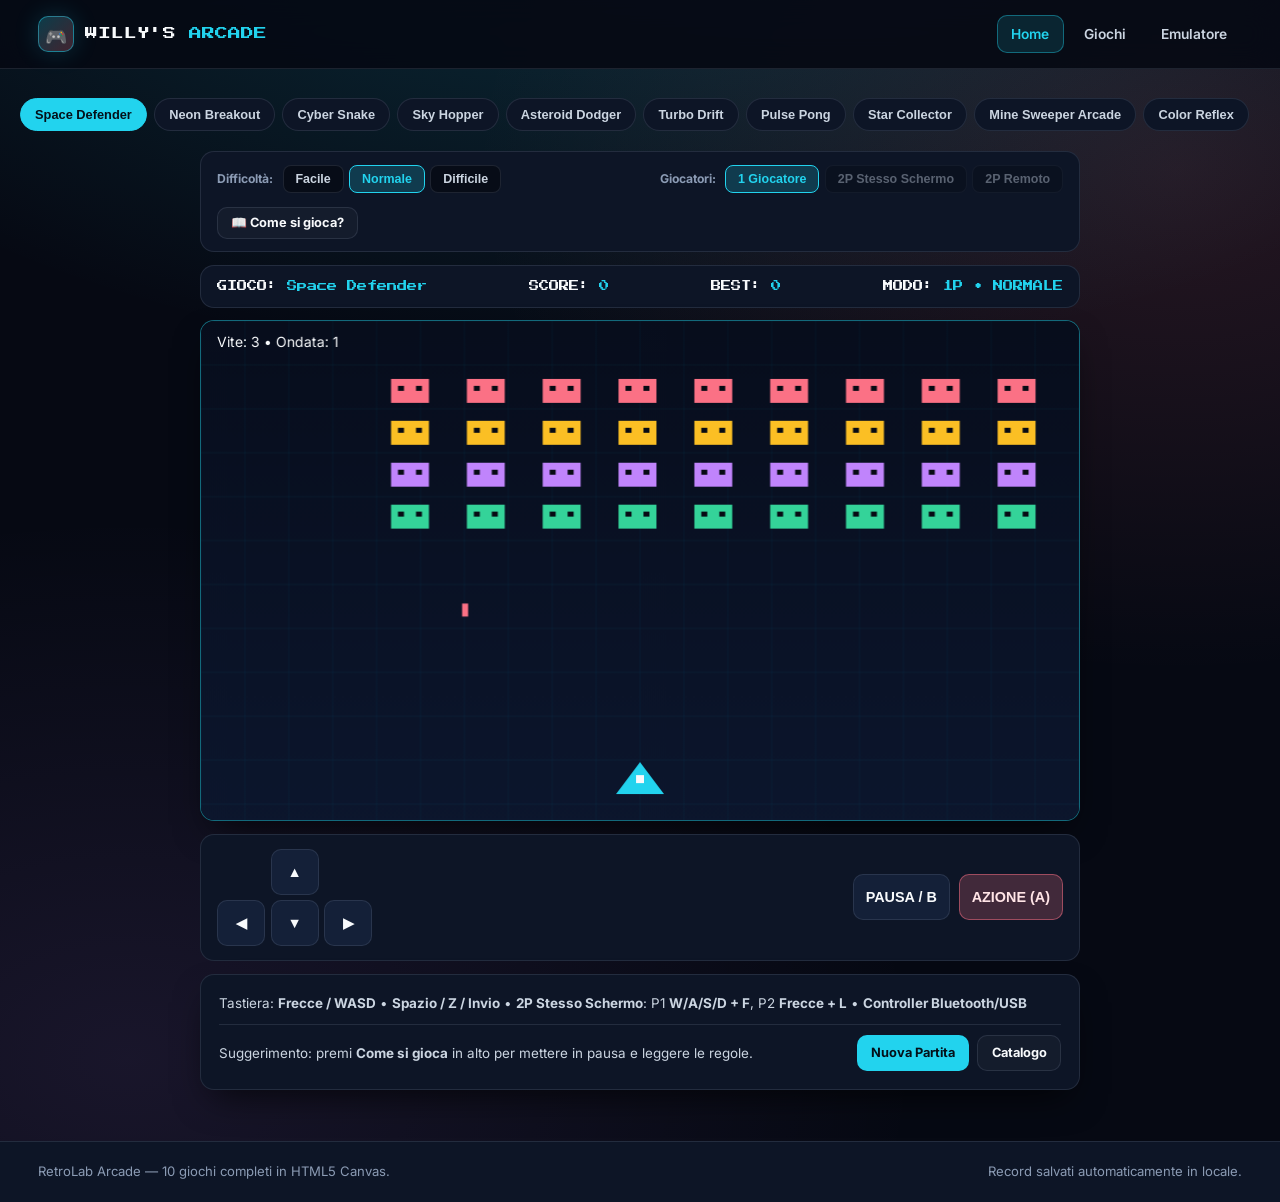
==== commit 72e5431a: "Aggiorno i giochi emulati" ====
--- a/play_original.html
+++ b/play_original.html
@@ -2,72 +2,126 @@
 <html lang="it">
 <head>
     <meta charset="UTF-8">
-    <meta name="viewport" content="width=device-width, initial-scale=1.0">
-    <title>Space Defender | RetroLab Arcade</title>
+    <meta name="viewport" content="width=device-width, initial-scale=1.0, maximum-scale=1.0, user-scalable=no">
+    <title>WILLYS ARCADE!</title>
     <link rel="preconnect" href="https://fonts.googleapis.com">
     <link rel="preconnect" href="https://fonts.gstatic.com" crossorigin>
     <link href="https://fonts.googleapis.com/css2?family=Inter:wght@400;600;700&family=Press+Start+2P&display=swap" rel="stylesheet">
     <link rel="stylesheet" href="./assets/css/style.css">
 </head>
 <body>
-<header class="site-header">
-    <div class="container header-content">
-        <a href="./index.html" class="brand">
-            <span class="brand-mark" aria-hidden="true">🕹️</span>
-            <span>RetroLab <span class="text-cyan">Arcade</span></span>
+<header class="topbar">
+    <div class="wrap topbar-inner">
+        <a href="./index.html" class="logo">
+            <span class="logo-icon" aria-hidden="true">🎮</span>
+            <span>WILLY'S <span class="c-cyan">ARCADE</span></span>
         </a>
-        <nav class="main-nav" aria-label="Navigazione principale">
-            <a href="./index.html" class="nav-link">Catalogo</a>
-            <a href="./play_original.html" class="nav-link active">Giochi Originali</a>
-            <a href="./play_retro.html" class="nav-link">Retro Emulator</a>
+        <nav class="nav" aria-label="Navigazione principale">
+            <a href="./index.html" class="nav-a active">Home</a>
+            <a href="./play_original.html" class="nav-a">Giochi</a>
+            <a href="./play_retro.html" class="nav-a">Emulatore</a>
         </nav>
     </div>
 </header>
 
-<main class="container main-content">
-    <div class="game-stage-wrapper">
-        <div class="hud-bar" role="status" aria-live="polite">
-            <div class="hud-item">SCORE: <span id="hud-score">0</span></div>
-            <div class="hud-item">BEST: <span id="hud-best">0</span></div>
-            <div class="hud-item">WAVE: <span id="hud-wave">1</span></div>
-            <div class="hud-item">LIVES: <span id="hud-lives">3</span></div>
+<main class="wrap page-main">
+    <div id="game-switcher" class="picker-bar" role="tablist" aria-label="Seleziona gioco"></div>
+
+    <div class="play-stage">
+        <div class="match-toolbar">
+            <div class="seg-group" role="group" aria-label="Difficoltà">
+                <span class="seg-label">Difficoltà:</span>
+                <button type="button" class="seg-btn" data-diff="easy">Facile</button>
+                <button type="button" class="seg-btn active" data-diff="normal">Normale</button>
+                <button type="button" class="seg-btn" data-diff="hard">Difficile</button>
+            </div>
+
+            <div class="seg-group" id="mode-selector" role="group" aria-label="Modalità giocatori">
+                <span class="seg-label">Giocatori:</span>
+                <button type="button" class="seg-btn active" data-pmode="1p">1 Giocatore</button>
+                <button type="button" class="seg-btn" id="btn-mode-2p" data-pmode="2p_local">2P Stesso Schermo</button>
+                <button type="button" class="seg-btn" id="btn-mode-remote" data-pmode="2p_remote">2P Remoto</button>
+            </div>
+
+            <button type="button" id="btn-toggle-guide" class="btn btn-line btn-sm">📖 Come si gioca?</button>
         </div>
 
-        <div class="canvas-container">
-            <canvas id="game-canvas" width="820" height="500" aria-label="Area di gioco Space Defender"></canvas>
+        <!-- Pannello Spiegazione nella pagina: apre e mette in pausa il gioco -->
+        <div id="guide-panel" class="guide-modal" role="region" aria-label="Spiegazione del gioco">
+            <div class="guide-top">
+                <div id="guide-title" class="guide-title">Come si gioca</div>
+                <button type="button" id="btn-close-guide" class="btn btn-cyan btn-sm">Riprendi Gioco ▶</button>
+            </div>
+            <p id="guide-text" class="note-line">Caricamento spiegazione...</p>
+            <p id="guide-controls" class="note-line"><strong>Comandi:</strong> Caricamento...</p>
         </div>
 
-        <div class="touch-pad" aria-label="Controlli di gioco">
-            <div class="dpad-group">
-                <button type="button" id="pad-left" class="pad-btn" aria-label="Muovi a sinistra">◀</button>
-                <button type="button" id="pad-right" class="pad-btn" aria-label="Muovi a destra">▶</button>
+        <!-- Pannello 2P Remoto -->
+        <div id="remote-panel" class="remote-box" role="region" aria-label="Collegamento 2P Remoto">
+            <div class="note-line">
+                <strong>2P Remoto (WebRTC senza server):</strong>
+                1) Il Giocatore 1 preme <em>Crea Offerta</em> e invia il codice al Giocatore 2.
+                2) Il Giocatore 2 incolla il codice qui, preme <em>Rispondi a Offerta</em> e rimanda il codice risposta.
+                3) Il Giocatore 1 incolla la risposta e preme <em>Collega Risposta</em>.
+                <br><span id="remote-env-warning" class="warn"></span>
             </div>
-            <div class="action-pad-group">
-                <button type="button" id="pad-pause" class="pad-btn" aria-label="Pausa">⏸</button>
-                <button type="button" id="pad-fire" class="pad-btn pad-btn-fire" aria-label="Spara">FUOCO</button>
+            <div class="remote-row">
+                <button type="button" id="btn-remote-create" class="btn btn-cyan btn-sm">1. Crea Offerta</button>
+                <button type="button" id="btn-remote-answer" class="btn btn-coral btn-sm">2. Rispondi a Offerta</button>
+                <button type="button" id="btn-remote-accept" class="btn btn-line btn-sm">3. Collega Risposta</button>
+                <span id="remote-conn-status" class="note-line">Stato: <code>pronto</code></span>
+            </div>
+            <textarea id="remote-sdp-box" class="remote-code" rows="2" placeholder="Incolla qui il codice offerta o risposta, oppure copialo da qui dopo aver premuto un bottone..."></textarea>
+        </div>
+
+        <div class="hud-bar" role="status" aria-live="polite">
+            <div>GIOCO: <span id="hud-game">Space Defender</span></div>
+            <div>SCORE: <span id="hud-score">0</span></div>
+            <div>BEST: <span id="hud-best">0</span></div>
+            <div>MODO: <span id="hud-mode">1P • NORMALE</span></div>
+        </div>
+
+        <div class="screen-frame">
+            <canvas id="game-canvas" width="880" height="500" aria-label="Schermo di gioco"></canvas>
+        </div>
+
+        <div class="pad-deck" aria-label="Controlli touch, mouse e pad">
+            <div class="dpad">
+                <button type="button" id="pad-up" class="pad-key d-up" aria-label="Su">▲</button>
+                <button type="button" id="pad-left" class="pad-key d-left" aria-label="Sinistra">◀</button>
+                <button type="button" id="pad-down" class="pad-key d-down" aria-label="Giù">▼</button>
+                <button type="button" id="pad-right" class="pad-key d-right" aria-label="Destra">▶</button>
+            </div>
+
+            <div class="pad-btns">
+                <button type="button" id="pad-b" class="pad-key" aria-label="Pausa o Azione B">PAUSA / B</button>
+                <button type="button" id="pad-a" class="pad-key pad-key-go" aria-label="Azione A">AZIONE (A)</button>
             </div>
         </div>
 
-        <div class="controls-bar">
-            <div class="crypto-status" id="game-save-status">
-                Tastiera: <strong>Frecce / A-D</strong> (movimento) • <strong>Spazio / Z</strong> (fuoco) • <strong>P</strong> (pausa) • <strong>R</strong> (riavvia)
+        <div class="box" style="width: 100%; max-width: 880px;">
+            <div id="game-save-status" class="note-line">
+                Tastiera: <strong>Frecce / WASD</strong> • <strong>Spazio / Z / Invio</strong> • <strong>2P Stesso Schermo</strong>: P1 <strong>W/A/S/D + F</strong>, P2 <strong>Frecce + L</strong> • <strong>Controller Bluetooth/USB</strong> supportato
             </div>
-            <div class="storage-buttons">
-                <button type="button" id="btn-restart-game" class="btn btn-primary btn-sm">Nuova Partita</button>
-                <a href="./index.html" class="btn btn-outline btn-sm">Catalogo</a>
+            <div class="box-foot" style="margin-top: 0.65rem; padding-top: 0.65rem;">
+                <span class="note-line">Suggerimento: premi <strong>Come si gioca</strong> in alto per mettere in pausa e leggere le regole.</span>
+                <div class="g-btns">
+                    <button type="button" id="btn-restart-game" class="btn btn-cyan btn-sm">Nuova Partita</button>
+                    <a href="./index.html" class="btn btn-line btn-sm">Catalogo</a>
+                </div>
             </div>
         </div>
     </div>
 </main>
 
-<footer class="site-footer">
-    <div class="container footer-content">
-        <p>Space Defender — HTML5 Canvas + Web Audio API.</p>
-        <p class="footer-note">I record vengono salvati in localStorage con verifica SHA-256.</p>
+<footer class="footbar">
+    <div class="wrap footbar-inner">
+        <p>RetroLab Arcade — 10 giochi completi in HTML5 Canvas.</p>
+        <p>Record salvati automaticamente in locale.</p>
     </div>
 </footer>
 
 <script src="./assets/js/storage_crypto.js"></script>
-<script src="./assets/js/space_game.js"></script>
+<script src="./assets/js/original_games.js"></script>
 </body>
 </html>
--- a/assets/css/style.css
+++ b/assets/css/style.css
@@ -1,31 +1,31 @@
 :root {
-    --bg-canvas: #0b0e17;
-    --bg-surface: #121726;
-    --bg-elevated: #181f33;
-    --bg-input: #0d111c;
-    --border-subtle: rgba(148, 163, 184, 0.16);
-    --border-strong: rgba(56, 189, 248, 0.35);
-    --text-primary: #f8fafc;
-    --text-secondary: #94a3b8;
-    --text-muted: #64748b;
-    --accent-cyan: #38bdf8;
-    --accent-cyan-hover: #7dd3fc;
-    --accent-magenta: #f472b6;
-    --accent-emerald: #34d399;
-    --accent-amber: #fbbf24;
-    --accent-danger: #f87171;
-    --font-display: 'Press Start 2P', monospace;
-    --font-sans: 'Inter', -apple-system, BlinkMacSystemFont, 'Segoe UI', sans-serif;
-    --radius-sm: 8px;
-    --radius-md: 12px;
-    --radius-lg: 16px;
-    --shadow-card: 0 10px 25px -5px rgba(0, 0, 0, 0.45);
-    --transition: 180ms cubic-bezier(0.4, 0, 0.2, 1);
-}
-
-*,
-*::before,
-*::after {
+    --bg-base: #060913;
+    --bg-card: #0d1526;
+    --bg-card-hi: #142038;
+    --bg-field: #070c17;
+    --line: rgba(148, 163, 184, 0.16);
+    --line-glow: rgba(34, 211, 238, 0.48);
+    --ink: #f8fafc;
+    --ink-soft: #cbd5e1;
+    --ink-dim: #8b9bb4;
+    --cyan: #22d3ee;
+    --cyan-hi: #67e8f9;
+    --coral: #fb7185;
+    --mint: #34d399;
+    --gold: #fbbf24;
+    --purple: #c084fc;
+    --red: #f87171;
+    --f-pixel: 'Press Start 2P', monospace;
+    --f-body: 'Inter', -apple-system, BlinkMacSystemFont, 'Segoe UI', sans-serif;
+    --r-sm: 10px;
+    --r-md: 14px;
+    --r-lg: 20px;
+    --shadow: 0 16px 36px -12px rgba(0, 0, 0, 0.72);
+    --glow-cyan: 0 0 24px rgba(34, 211, 238, 0.18);
+    --t: 165ms cubic-bezier(0.4, 0, 0.2, 1);
+}
+
+*, *::before, *::after {
     box-sizing: border-box;
     margin: 0;
     padding: 0;
@@ -39,152 +39,150 @@
     min-height: 100vh;
     display: flex;
     flex-direction: column;
-    background-color: var(--bg-canvas);
+    background-color: var(--bg-base);
     background-image:
-            radial-gradient(ellipse 70% 45% at 50% -10%, rgba(56, 189, 248, 0.12), transparent),
-            radial-gradient(ellipse 50% 35% at 90% 85%, rgba(244, 114, 182, 0.08), transparent);
-    color: var(--text-primary);
-    font-family: var(--font-sans);
+            radial-gradient(ellipse 80% 45% at 50% -14%, rgba(34, 211, 238, 0.2), transparent),
+            radial-gradient(ellipse 55% 42% at 92% 14%, rgba(251, 113, 133, 0.13), transparent),
+            radial-gradient(ellipse 62% 45% at 10% 88%, rgba(192, 132, 252, 0.1), transparent);
+    color: var(--ink);
+    font-family: var(--f-body);
     font-size: 16px;
-    line-height: 1.55;
+    line-height: 1.5;
     -webkit-font-smoothing: antialiased;
 }
 
-.container {
-    width: 100%;
-    max-width: 1160px;
+.wrap {
+    width: 100%;
+    max-width: 1240px;
     margin: 0 auto;
-    padding: 0 1.25rem;
-}
-
-/* Accenti testuali */
-.text-cyan { color: var(--accent-cyan); }
-.text-pink { color: var(--accent-magenta); }
-.text-green { color: var(--accent-emerald); }
-.text-amber { color: var(--accent-amber); }
+    padding: 0 1.15rem;
+}
+
+.c-cyan { color: var(--cyan); }
+.c-coral { color: var(--coral); }
+.c-mint { color: var(--mint); }
+.c-gold { color: var(--gold); }
+.c-purple { color: var(--purple); }
 
 /* Header */
-.site-header {
+.topbar {
     position: sticky;
     top: 0;
-    z-index: 50;
-    background-color: rgba(11, 14, 23, 0.85);
-    backdrop-filter: blur(12px);
-    border-bottom: 1px solid var(--border-subtle);
-}
-
-.header-content {
+    z-index: 80;
+    background: rgba(6, 9, 19, 0.9);
+    backdrop-filter: blur(14px);
+    border-bottom: 1px solid var(--line);
+}
+
+.topbar-inner {
     min-height: 68px;
     display: flex;
     align-items: center;
     justify-content: space-between;
-    gap: 1rem;
-    flex-wrap: wrap;
-}
-
-.brand {
+    gap: 0.8rem;
+    flex-wrap: wrap;
+}
+
+.logo {
     display: inline-flex;
     align-items: center;
     gap: 0.65rem;
     text-decoration: none;
-    color: var(--text-primary);
-    font-family: var(--font-display);
-    font-size: 0.85rem;
-    letter-spacing: 0.4px;
-}
-
-.brand-mark {
-    display: inline-flex;
-    align-items: center;
-    justify-content: center;
-    width: 34px;
-    height: 34px;
-    border-radius: var(--radius-sm);
-    background: linear-gradient(135deg, rgba(56, 189, 248, 0.18), rgba(244, 114, 182, 0.18));
-    border: 1px solid var(--border-strong);
-    font-size: 1rem;
-}
-
-.main-nav {
-    display: flex;
-    align-items: center;
+    color: var(--ink);
+    font-family: var(--f-pixel);
+    font-size: 0.8rem;
+}
+
+.logo-icon {
+    width: 36px;
+    height: 36px;
+    border-radius: var(--r-sm);
+    display: grid;
+    place-items: center;
+    font-size: 1.12rem;
+    background: linear-gradient(135deg, rgba(34, 211, 238, 0.25), rgba(251, 113, 133, 0.25));
+    border: 1px solid var(--line-glow);
+    box-shadow: var(--glow-cyan);
+}
+
+.nav {
+    display: flex;
     gap: 0.35rem;
     flex-wrap: wrap;
 }
 
-.nav-link {
+.nav-a {
     text-decoration: none;
-    color: var(--text-secondary);
+    color: var(--ink-soft);
     font-weight: 600;
-    font-size: 0.88rem;
+    font-size: 0.86rem;
     padding: 0.48rem 0.85rem;
-    border-radius: var(--radius-sm);
+    border-radius: var(--r-sm);
     border: 1px solid transparent;
-    transition: color var(--transition), background-color var(--transition), border-color var(--transition);
-}
-
-.nav-link:hover {
-    color: var(--text-primary);
-    background-color: rgba(255, 255, 255, 0.04);
-}
-
-.nav-link.active {
-    color: var(--accent-cyan);
-    background-color: rgba(56, 189, 248, 0.1);
-    border-color: rgba(56, 189, 248, 0.28);
-}
-
-/* Main */
-.main-content {
+    transition: all var(--t);
+}
+
+.nav-a:hover {
+    color: var(--ink);
+    background: rgba(255, 255, 255, 0.05);
+}
+
+.nav-a.active {
+    color: var(--cyan);
+    background: rgba(34, 211, 238, 0.13);
+    border-color: rgba(34, 211, 238, 0.4);
+}
+
+.page-main {
     flex: 1;
-    padding: 2rem 0 3.5rem;
+    padding: 1.8rem 0 3.2rem;
 }
 
 /* Hero */
-.hero-banner {
-    background: linear-gradient(160deg, var(--bg-surface) 0%, var(--bg-elevated) 100%);
-    border: 1px solid var(--border-subtle);
-    border-radius: var(--radius-lg);
-    padding: 2.5rem 1.75rem;
+.hero-box {
+    background: linear-gradient(155deg, var(--bg-card), var(--bg-card-hi));
+    border: 1px solid var(--line);
+    border-radius: var(--r-lg);
+    padding: 2.3rem 1.5rem;
     text-align: center;
-    margin-bottom: 2.75rem;
-    box-shadow: var(--shadow-card);
+    margin-bottom: 2.5rem;
+    box-shadow: var(--shadow);
 }
 
 .hero-badge {
     display: inline-flex;
     align-items: center;
     gap: 0.4rem;
-    font-size: 0.75rem;
-    font-weight: 700;
+    font-size: 0.74rem;
+    font-weight: 700;
+    text-transform: uppercase;
     letter-spacing: 0.06em;
-    text-transform: uppercase;
-    color: var(--accent-emerald);
-    background-color: rgba(52, 211, 153, 0.1);
-    border: 1px solid rgba(52, 211, 153, 0.28);
-    padding: 0.3rem 0.8rem;
+    color: var(--mint);
+    background: rgba(52, 211, 153, 0.12);
+    border: 1px solid rgba(52, 211, 153, 0.34);
+    padding: 0.3rem 0.82rem;
     border-radius: 999px;
-    margin-bottom: 1.1rem;
-}
-
-.hero-title {
-    font-family: var(--font-display);
-    font-size: clamp(1.25rem, 3vw, 2rem);
-    line-height: 1.45;
+    margin-bottom: 1rem;
+}
+
+.hero-h1 {
+    font-family: var(--f-pixel);
+    font-size: clamp(1.18rem, 3.3vw, 1.95rem);
+    line-height: 1.48;
     margin-bottom: 0.9rem;
 }
 
-.hero-subtitle {
-    max-width: 680px;
-    margin: 0 auto 1.65rem;
-    color: var(--text-secondary);
-    font-size: 1rem;
+.hero-p {
+    max-width: 740px;
+    margin: 0 auto 1.55rem;
+    color: var(--ink-soft);
+    font-size: 0.98rem;
 }
 
 .hero-actions {
     display: flex;
     justify-content: center;
-    gap: 0.85rem;
+    gap: 0.8rem;
     flex-wrap: wrap;
 }
 
@@ -194,533 +192,657 @@
     align-items: center;
     justify-content: center;
     gap: 0.45rem;
-    padding: 0.68rem 1.2rem;
-    font-family: var(--font-sans);
-    font-weight: 600;
-    font-size: 0.9rem;
-    border-radius: var(--radius-sm);
+    padding: 0.66rem 1.18rem;
+    border-radius: var(--r-sm);
     border: 1px solid transparent;
+    font-family: var(--f-body);
+    font-weight: 700;
+    font-size: 0.88rem;
+    text-decoration: none;
     cursor: pointer;
-    text-decoration: none;
-    transition: all var(--transition);
+    transition: all var(--t);
+}
+
+.btn:disabled {
+    opacity: 0.42;
+    cursor: not-allowed;
+    transform: none !important;
 }
 
 .btn-sm {
-    padding: 0.48rem 0.85rem;
-    font-size: 0.82rem;
-}
-
-.btn-full {
+    padding: 0.46rem 0.82rem;
+    font-size: 0.8rem;
+}
+
+.btn-grow {
     flex: 1;
 }
 
-.btn-primary {
-    background-color: var(--accent-cyan);
-    color: #06101a;
-}
-
-.btn-primary:hover {
-    background-color: var(--accent-cyan-hover);
+.btn-cyan {
+    background: var(--cyan);
+    color: #041019;
+}
+.btn-cyan:hover:not(:disabled) {
+    background: var(--cyan-hi);
     transform: translateY(-1px);
-}
-
-.btn-secondary {
-    background-color: var(--accent-magenta);
-    color: #16050e;
-}
-
-.btn-secondary:hover {
+    box-shadow: var(--glow-cyan);
+}
+
+.btn-coral {
+    background: var(--coral);
+    color: #1f050b;
+}
+.btn-coral:hover:not(:disabled) {
     filter: brightness(1.08);
     transform: translateY(-1px);
 }
 
-.btn-outline {
-    background-color: transparent;
-    color: var(--text-primary);
-    border-color: var(--border-subtle);
-}
-
-.btn-outline:hover {
-    border-color: var(--accent-cyan);
-    color: var(--accent-cyan);
-    background-color: rgba(56, 189, 248, 0.06);
-}
-
-.btn-danger {
-    background-color: rgba(248, 113, 113, 0.12);
-    color: #fca5a5;
+.btn-line {
+    background: rgba(255, 255, 255, 0.03);
+    color: var(--ink);
+    border-color: var(--line);
+}
+.btn-line:hover:not(:disabled) {
+    border-color: var(--cyan);
+    color: var(--cyan);
+    background: rgba(34, 211, 238, 0.08);
+}
+
+.btn-warn {
+    background: rgba(248, 113, 113, 0.14);
+    color: #fecaca;
     border-color: rgba(248, 113, 113, 0.35);
 }
-
-.btn-danger:hover {
-    background-color: var(--accent-danger);
-    color: #0b0e17;
-}
-
-.btn-disabled {
-    background-color: rgba(148, 163, 184, 0.08);
-    color: var(--text-muted);
-    cursor: not-allowed;
-}
-
-.btn-icon {
-    background-color: var(--bg-input);
-    color: var(--text-secondary);
-    border-color: var(--border-subtle);
-    padding: 0.65rem 0.85rem;
+.btn-warn:hover:not(:disabled) {
+    background: var(--red);
+    color: #060913;
+}
+
+.btn-star {
+    background: var(--bg-field);
+    color: var(--ink-dim);
+    border-color: var(--line);
+    padding: 0.6rem 0.82rem;
     font-size: 1rem;
 }
-
-.btn-icon:hover,
-.btn-icon.is-favorite {
-    color: var(--accent-amber);
-    border-color: rgba(251, 191, 36, 0.45);
-}
-
-/* Sezioni */
-.catalog-section,
-.scoreboard-section {
-    margin-bottom: 2.75rem;
-}
-
-.section-header {
+.btn-star.on, .btn-star:hover {
+    color: var(--gold);
+    border-color: rgba(251, 191, 36, 0.48);
+}
+
+/* Sezioni & Card */
+.sec {
+    margin-bottom: 2.5rem;
+}
+
+.sec-head {
     display: flex;
     align-items: center;
     justify-content: space-between;
-    gap: 1rem;
+    gap: 0.75rem;
     margin-bottom: 1.2rem;
     flex-wrap: wrap;
 }
 
-.section-title {
-    font-size: 1.15rem;
-    font-weight: 700;
-    letter-spacing: -0.01em;
-}
-
-.section-tag {
-    font-size: 0.76rem;
-    font-weight: 600;
-    color: var(--text-secondary);
-    background-color: var(--bg-surface);
-    border: 1px solid var(--border-subtle);
-    padding: 0.25rem 0.65rem;
+.sec-title {
+    font-size: 1.16rem;
+    font-weight: 700;
+}
+
+.pill {
+    font-size: 0.75rem;
+    font-weight: 700;
+    color: var(--ink-soft);
+    background: var(--bg-card);
+    border: 1px solid var(--line);
+    padding: 0.26rem 0.72rem;
     border-radius: 999px;
 }
 
-.games-grid {
+.cards-grid {
     display: grid;
-    grid-template-columns: repeat(auto-fill, minmax(290px, 1fr));
-    gap: 1.25rem;
-}
-
-/* Cards */
-.game-card {
-    background-color: var(--bg-surface);
-    border: 1px solid var(--border-subtle);
-    border-radius: var(--radius-md);
+    grid-template-columns: repeat(auto-fill, minmax(280px, 1fr));
+    gap: 1.2rem;
+}
+
+.g-card {
+    background: linear-gradient(180deg, var(--bg-card), #0a101e);
+    border: 1px solid var(--line);
+    border-radius: var(--r-md);
     overflow: hidden;
     display: flex;
     flex-direction: column;
-    box-shadow: var(--shadow-card);
-    transition: transform var(--transition), border-color var(--transition);
-}
-
-.game-card:hover:not(.card-coming-soon) {
-    transform: translateY(-3px);
-    border-color: var(--border-strong);
-}
-
-.card-banner {
+    box-shadow: var(--shadow);
+    transition: transform var(--t), border-color var(--t), box-shadow var(--t);
+}
+
+.g-card:hover {
+    transform: translateY(-4px);
+    border-color: var(--line-glow);
+    box-shadow: var(--shadow), var(--glow-cyan);
+}
+
+.g-banner {
     height: 112px;
+    display: flex;
+    align-items: center;
+    justify-content: center;
     position: relative;
-    display: flex;
-    align-items: center;
-    justify-content: center;
-    border-bottom: 1px solid var(--border-subtle);
-}
-
-.banner-space { background: linear-gradient(135deg, #0f1c36, #192c4f); }
-.banner-locked { background: linear-gradient(135deg, #131722, #1b2030); }
-.banner-console { background: linear-gradient(135deg, #1a1833, #29224d); }
-
-.card-badge {
+    border-bottom: 1px solid var(--line);
+    font-size: 1.85rem;
+    letter-spacing: 6px;
+}
+
+.g-badge {
     position: absolute;
-    top: 10px;
-    left: 10px;
-    font-size: 0.68rem;
-    font-weight: 700;
-    padding: 0.2rem 0.55rem;
-    border-radius: 5px;
-    background-color: rgba(56, 189, 248, 0.14);
-    color: var(--accent-cyan);
-    border: 1px solid rgba(56, 189, 248, 0.3);
-}
-
-.badge-pink {
-    background-color: rgba(244, 114, 182, 0.15);
-    color: #f9a8d4;
-    border-color: rgba(244, 114, 182, 0.35);
-}
-
-.badge-muted {
-    background-color: rgba(148, 163, 184, 0.12);
-    color: var(--text-secondary);
-    border-color: rgba(148, 163, 184, 0.25);
-}
-
-.pixel-art-preview {
-    font-family: var(--font-display);
-    font-size: 1rem;
-    letter-spacing: 1.5px;
-}
-
-.card-body {
-    padding: 1.2rem;
+    top: 9px;
+    left: 9px;
+    font-size: 0.64rem;
+    font-weight: 800;
+    letter-spacing: 0.4px;
+    padding: 0.2rem 0.54rem;
+    border-radius: 6px;
+    background: rgba(6, 9, 19, 0.84);
+    color: var(--cyan);
+    border: 1px solid rgba(34, 211, 238, 0.36);
+}
+
+.g-2p-tag {
+    position: absolute;
+    top: 9px;
+    right: 9px;
+    font-size: 0.64rem;
+    font-weight: 800;
+    padding: 0.2rem 0.52rem;
+    border-radius: 6px;
+    background: rgba(251, 113, 133, 0.24);
+    color: #ffe4e6;
+    border: 1px solid rgba(251, 113, 133, 0.5);
+}
+
+.g-body {
+    padding: 1.08rem;
     display: flex;
     flex-direction: column;
     flex: 1;
 }
 
-.card-title {
+.g-name {
     font-size: 1.05rem;
     font-weight: 700;
-    margin-bottom: 0.45rem;
-}
-
-.card-desc {
-    color: var(--text-secondary);
-    font-size: 0.88rem;
-    margin-bottom: 1rem;
+    margin-bottom: 0.35rem;
+}
+
+.g-desc {
+    font-size: 0.85rem;
+    color: var(--ink-soft);
+    margin-bottom: 0.72rem;
     flex: 1;
 }
 
-.card-desc code {
-    color: var(--accent-cyan);
-    background-color: var(--bg-input);
-    padding: 0.1rem 0.35rem;
-    border-radius: 4px;
-    font-size: 0.82rem;
-}
-
-.card-meta {
+.g-keys {
+    font-size: 0.75rem;
+    color: var(--ink-dim);
+    background: var(--bg-field);
+    border: 1px solid rgba(148, 163, 184, 0.12);
+    border-radius: 8px;
+    padding: 0.48rem 0.62rem;
+    margin-bottom: 0.8rem;
+}
+
+.g-keys strong {
+    color: var(--ink-soft);
+}
+
+.g-meta {
     display: flex;
     justify-content: space-between;
+    align-items: center;
+    font-size: 0.78rem;
+    font-weight: 700;
+    color: var(--mint);
+    margin-bottom: 0.8rem;
+}
+
+.g-btns {
+    display: flex;
     gap: 0.5rem;
+}
+
+/* Pannelli & Tabella */
+.box {
+    background: var(--bg-card);
+    border: 1px solid var(--line);
+    border-radius: var(--r-md);
+    padding: 1.15rem;
+    box-shadow: var(--shadow);
+}
+
+.tbl-scroll {
+    width: 100%;
+    overflow-x: auto;
+}
+
+table.scores-tbl {
+    width: 100%;
+    border-collapse: collapse;
+    font-size: 0.86rem;
+    text-align: left;
+}
+
+.scores-tbl th {
+    font-size: 0.73rem;
+    text-transform: uppercase;
+    color: var(--ink-dim);
+    padding: 0.65rem 0.8rem;
+    border-bottom: 1px solid var(--line);
+}
+
+.scores-tbl td {
+    padding: 0.7rem 0.8rem;
+    border-bottom: 1px solid rgba(148, 163, 184, 0.08);
+}
+
+.tbl-empty {
+    text-align: center;
+    color: var(--ink-dim);
+    padding: 1.5rem !important;
+}
+
+.box-foot {
+    display: flex;
+    justify-content: space-between;
+    align-items: center;
+    gap: 0.85rem;
+    margin-top: 1rem;
+    padding-top: 0.9rem;
+    border-top: 1px solid var(--line);
+    flex-wrap: wrap;
+}
+
+.note-line {
+    font-size: 0.84rem;
+    color: var(--ink-soft);
+}
+.note-line code {
+    color: var(--cyan);
+    background: var(--bg-field);
+    padding: 0.12rem 0.38rem;
+    border-radius: 5px;
+}
+
+.ok { color: var(--mint); font-weight: 700; }
+.warn { color: var(--gold); font-weight: 700; }
+
+/* Selettore Giochi & Impostazioni Partita */
+.picker-bar {
+    display: flex;
+    gap: 0.45rem;
+    overflow-x: auto;
+    padding-bottom: 0.35rem;
+    margin-bottom: 0.9rem;
+}
+
+.picker-btn {
+    flex: 0 0 auto;
+    padding: 0.5rem 0.88rem;
+    border-radius: 999px;
+    border: 1px solid var(--line);
+    background: var(--bg-card);
+    color: var(--ink-soft);
+    font-size: 0.8rem;
+    font-weight: 700;
+    cursor: pointer;
+    transition: all var(--t);
+}
+
+.picker-btn:hover {
+    color: var(--ink);
+    border-color: var(--cyan);
+}
+
+.picker-btn.active {
+    background: var(--cyan);
+    color: #041019;
+    border-color: var(--cyan);
+}
+
+.match-toolbar {
+    width: 100%;
+    max-width: 880px;
+    background: var(--bg-card);
+    border: 1px solid var(--line);
+    border-radius: var(--r-md);
+    padding: 0.8rem 1rem;
+    display: flex;
+    justify-content: space-between;
+    align-items: center;
+    gap: 0.85rem;
+    flex-wrap: wrap;
+}
+
+.seg-group {
+    display: flex;
+    align-items: center;
+    gap: 0.35rem;
+    flex-wrap: wrap;
+}
+
+.seg-label {
+    font-size: 0.76rem;
+    font-weight: 700;
+    color: var(--ink-dim);
+    margin-right: 0.25rem;
+}
+
+.seg-btn {
+    padding: 0.4rem 0.74rem;
+    border-radius: 8px;
+    border: 1px solid var(--line);
+    background: var(--bg-field);
+    color: var(--ink-soft);
     font-size: 0.78rem;
-    color: var(--text-secondary);
-    padding-top: 0.7rem;
-    margin-bottom: 0.95rem;
-    border-top: 1px solid var(--border-subtle);
-}
-
-.meta-record {
-    color: var(--accent-emerald);
-    font-weight: 700;
-    white-space: nowrap;
-}
-
-.card-actions {
-    display: flex;
-    gap: 0.55rem;
-}
-
-/* Panel & Tabella */
-.panel {
-    background-color: var(--bg-surface);
-    border: 1px solid var(--border-subtle);
-    border-radius: var(--radius-md);
-    padding: 1.25rem;
-    box-shadow: var(--shadow-card);
-}
-
-.table-responsive {
-    width: 100%;
-    overflow-x: auto;
-}
-
-.arcade-table {
-    width: 100%;
-    border-collapse: collapse;
-    text-align: left;
-    font-size: 0.88rem;
-}
-
-.arcade-table th {
-    color: var(--text-secondary);
-    font-weight: 700;
-    padding: 0.7rem 0.85rem;
-    border-bottom: 1px solid var(--border-subtle);
-    font-size: 0.76rem;
-    text-transform: uppercase;
-    letter-spacing: 0.04em;
-}
-
-.arcade-table td {
-    padding: 0.75rem 0.85rem;
-    border-bottom: 1px solid rgba(148, 163, 184, 0.08);
-}
-
-.rank-cell {
-    font-family: var(--font-display);
-    font-size: 0.72rem;
-    color: var(--accent-amber);
-}
-
-.score-cell {
-    font-weight: 700;
-    color: var(--accent-cyan);
-}
-
-.empty-state {
-    text-align: center;
-    color: var(--text-secondary);
-    padding: 1.75rem !important;
-}
-
-.storage-controls {
-    display: flex;
-    align-items: center;
+    font-weight: 700;
+    cursor: pointer;
+    transition: all var(--t);
+}
+
+.seg-btn:hover:not(:disabled) {
+    border-color: var(--cyan);
+    color: var(--ink);
+}
+
+.seg-btn:disabled {
+    opacity: 0.4;
+    cursor: not-allowed;
+}
+
+.seg-btn.active {
+    background: rgba(34, 211, 238, 0.2);
+    border-color: var(--cyan);
+    color: var(--cyan);
+}
+
+/* Pannello Remoto */
+.remote-box {
+    width: 100%;
+    max-width: 880px;
+    background: linear-gradient(155deg, var(--bg-card), var(--bg-card-hi));
+    border: 1px dashed var(--line-glow);
+    border-radius: var(--r-md);
+    padding: 0.95rem 1.05rem;
+    display: none;
+    flex-direction: column;
+    gap: 0.65rem;
+    box-shadow: var(--shadow);
+}
+
+.remote-box.open {
+    display: flex;
+}
+
+.remote-row {
+    display: flex;
+    gap: 0.5rem;
+    flex-wrap: wrap;
+    align-items: center;
+}
+
+.remote-code {
+    width: 100%;
+    padding: 0.55rem 0.72rem;
+    border-radius: 8px;
+    border: 1px solid var(--line);
+    background: var(--bg-field);
+    color: var(--ink);
+    font-family: monospace;
+    font-size: 0.78rem;
+    resize: vertical;
+}
+
+/* Box Spiegazione nella Pagina (con pausa automatica) */
+.guide-modal {
+    width: 100%;
+    max-width: 880px;
+    background: linear-gradient(160deg, #111c33, #0b1222);
+    border: 1px solid var(--line-glow);
+    border-radius: var(--r-md);
+    padding: 1.15rem 1.25rem;
+    display: none;
+    flex-direction: column;
+    gap: 0.65rem;
+    box-shadow: var(--shadow), var(--glow-cyan);
+}
+
+.guide-modal.open {
+    display: flex;
+}
+
+.guide-top {
+    display: flex;
     justify-content: space-between;
-    gap: 1rem;
-    margin-top: 1.15rem;
-    padding-top: 1rem;
-    border-top: 1px solid var(--border-subtle);
-    flex-wrap: wrap;
-}
-
-.crypto-status {
-    font-size: 0.84rem;
-    color: var(--text-secondary);
-}
-
-.status-ok { color: var(--accent-emerald); font-weight: 600; }
-.status-warn { color: var(--accent-amber); font-weight: 600; }
-
-.storage-buttons {
-    display: flex;
-    gap: 0.65rem;
-    flex-wrap: wrap;
-}
-
-/* Area Gioco Originale */
-.game-stage-wrapper {
+    align-items: center;
+    gap: 0.75rem;
+}
+
+.guide-title {
+    font-size: 1rem;
+    font-weight: 700;
+    color: var(--cyan);
+}
+
+/* Stage Gioco */
+.play-stage {
     display: flex;
     flex-direction: column;
     align-items: center;
-    gap: 1rem;
+    gap: 0.8rem;
 }
 
 .hud-bar {
     width: 100%;
-    max-width: 820px;
-    background-color: var(--bg-surface);
-    border: 1px solid var(--border-subtle);
-    border-radius: var(--radius-md);
-    padding: 0.85rem 1.15rem;
+    max-width: 880px;
+    background: var(--bg-card);
+    border: 1px solid var(--line);
+    border-radius: var(--r-md);
+    padding: 0.78rem 1rem;
     display: flex;
     justify-content: space-between;
     align-items: center;
-    flex-wrap: wrap;
-    gap: 0.85rem;
-    font-family: var(--font-display);
-    font-size: 0.72rem;
-}
-
-.hud-item span {
-    color: var(--accent-cyan);
-}
-
-.canvas-container {
-    width: 100%;
-    max-width: 820px;
-    background-color: #060811;
-    border: 1px solid var(--border-strong);
-    border-radius: var(--radius-md);
-    box-shadow: var(--shadow-card);
+    gap: 0.75rem;
+    flex-wrap: wrap;
+    font-family: var(--f-pixel);
+    font-size: 0.64rem;
+}
+
+.hud-bar span {
+    color: var(--cyan);
+}
+
+.screen-frame {
+    width: 100%;
+    max-width: 880px;
+    background: #050811;
+    border: 1px solid var(--line-glow);
+    border-radius: var(--r-md);
     overflow: hidden;
-    display: flex;
-    justify-content: center;
-    align-items: center;
+    box-shadow: var(--shadow);
 }
 
 #game-canvas {
     display: block;
     width: 100%;
     height: auto;
-    max-height: 68vh;
+    max-height: 62vh;
     touch-action: none;
 }
 
-/* Pad virtuale universale (sempre accessibile o attivabile facilmente su mobile/tablet/desktop) */
-.touch-pad {
-    width: 100%;
-    max-width: 820px;
-    background-color: var(--bg-surface);
-    border: 1px solid var(--border-subtle);
-    border-radius: var(--radius-md);
+/* Pad Touch / Mouse */
+.pad-deck {
+    width: 100%;
+    max-width: 880px;
+    background: var(--bg-card);
+    border: 1px solid var(--line);
+    border-radius: var(--r-md);
     padding: 0.85rem 1rem;
     display: flex;
     justify-content: space-between;
     align-items: center;
-    gap: 0.75rem;
-    flex-wrap: wrap;
-}
-
-.dpad-group,
-.action-pad-group {
+    gap: 0.9rem;
+    flex-wrap: wrap;
+}
+
+.dpad {
+    display: grid;
+    grid-template-columns: repeat(3, 48px);
+    grid-template-rows: repeat(2, 46px);
+    gap: 0.35rem;
+    align-items: center;
+    justify-items: center;
+}
+
+.d-up { grid-column: 2; grid-row: 1; }
+.d-left { grid-column: 1; grid-row: 2; }
+.d-down { grid-column: 2; grid-row: 2; }
+.d-right { grid-column: 3; grid-row: 2; }
+
+.pad-btns {
     display: flex;
     gap: 0.55rem;
     align-items: center;
-}
-
-.pad-btn {
-    min-width: 56px;
-    min-height: 52px;
-    padding: 0.65rem 1rem;
-    font-family: var(--font-sans);
-    font-weight: 700;
-    font-size: 0.95rem;
-    color: var(--text-primary);
-    background-color: var(--bg-elevated);
-    border: 1px solid var(--border-subtle);
-    border-radius: var(--radius-sm);
+    flex-wrap: wrap;
+}
+
+.pad-key {
+    min-width: 48px;
+    min-height: 46px;
+    padding: 0.5rem 0.75rem;
+    border-radius: var(--r-sm);
+    border: 1px solid var(--line);
+    background: var(--bg-card-hi);
+    color: var(--ink);
+    font-weight: 700;
+    font-size: 0.9rem;
     cursor: pointer;
     user-select: none;
     -webkit-user-select: none;
     touch-action: manipulation;
-    transition: background-color 80ms ease, border-color 80ms ease, transform 80ms ease;
-}
-
-.pad-btn:active,
-.pad-btn.is-pressed {
-    background-color: rgba(56, 189, 248, 0.22);
-    border-color: var(--accent-cyan);
-    transform: scale(0.97);
-}
-
-.pad-btn-fire {
-    background-color: rgba(244, 114, 182, 0.16);
-    border-color: rgba(244, 114, 182, 0.45);
-    color: #fbcfe8;
-    min-width: 96px;
-}
-
-.pad-btn-fire:active,
-.pad-btn-fire.is-pressed {
-    background-color: var(--accent-magenta);
-    color: #16050e;
-}
-
-.controls-bar {
-    width: 100%;
-    max-width: 820px;
+    transition: transform 70ms ease, background 70ms ease, border-color 70ms ease;
+}
+
+.pad-key:active, .pad-key.down {
+    transform: scale(0.96);
+    background: rgba(34, 211, 238, 0.25);
+    border-color: var(--cyan);
+}
+
+.pad-key-go {
+    min-width: 88px;
+    background: rgba(251, 113, 133, 0.22);
+    border-color: rgba(251, 113, 133, 0.5);
+    color: #ffe4e6;
+}
+.pad-key-go:active, .pad-key-go.down {
+    background: var(--coral);
+    color: #1f050b;
+}
+
+/* Emulator */
+.emu-bar {
+    background: var(--bg-card);
+    border: 1px solid var(--line);
+    border-radius: var(--r-md);
+    padding: 1.15rem;
+    display: grid;
+    grid-template-columns: repeat(auto-fit, minmax(220px, 1fr));
+    gap: 0.95rem;
+    align-items: end;
+    margin-bottom: 1rem;
+    box-shadow: var(--shadow);
+}
+
+.ctrl-col {
+    display: flex;
+    flex-direction: column;
+    gap: 0.35rem;
+}
+
+.ctrl-col label, .ctrl-col .ctrl-lbl {
+    font-size: 0.78rem;
+    font-weight: 700;
+    color: var(--ink-soft);
+}
+
+.input-box {
+    width: 100%;
+    padding: 0.58rem 0.75rem;
+    border-radius: var(--r-sm);
+    border: 1px solid var(--line);
+    background: var(--bg-field);
+    color: var(--ink);
+    font-family: var(--f-body);
+    font-size: 0.86rem;
+}
+
+.input-box:focus {
+    outline: none;
+    border-color: var(--cyan);
+}
+
+.emu-stage {
+    width: 100%;
+    height: 550px;
+    background: #050811;
+    border: 1px solid var(--line-glow);
+    border-radius: var(--r-md);
+    overflow: hidden;
+    display: flex;
+    align-items: center;
+    justify-content: center;
+    position: relative;
+    box-shadow: var(--shadow);
+}
+
+.emu-idle {
+    text-align: center;
+    padding: 1.75rem;
+    max-width: 540px;
+    color: var(--ink-soft);
+}
+
+.emu-idle h3 {
+    color: var(--ink);
+    margin-bottom: 0.45rem;
+}
+
+/* Footer */
+.footbar {
+    background: var(--bg-card);
+    border-top: 1px solid var(--line);
+    padding: 1.25rem 0;
+    font-size: 0.82rem;
+    color: var(--ink-dim);
+}
+
+.footbar-inner {
     display: flex;
     justify-content: space-between;
     align-items: center;
-    gap: 1rem;
-    flex-wrap: wrap;
-}
-
-/* Emulatore Toolbar & Viewport */
-.emulator-toolbar {
-    width: 100%;
-    background-color: var(--bg-surface);
-    border: 1px solid var(--border-subtle);
-    border-radius: var(--radius-md);
-    padding: 1.25rem;
-    display: grid;
-    grid-template-columns: repeat(auto-fit, minmax(230px, 1fr));
-    gap: 1rem;
-    align-items: end;
-    margin-bottom: 1.15rem;
-    box-shadow: var(--shadow-card);
-}
-
-.form-group {
-    display: flex;
-    flex-direction: column;
-    gap: 0.4rem;
-}
-
-.form-label {
-    font-size: 0.8rem;
-    font-weight: 700;
-    color: var(--text-secondary);
-}
-
-.form-select,
-.form-file {
-    width: 100%;
-    padding: 0.62rem 0.8rem;
-    background-color: var(--bg-input);
-    color: var(--text-primary);
-    border: 1px solid var(--border-subtle);
-    border-radius: var(--radius-sm);
-    font-family: var(--font-sans);
-    font-size: 0.88rem;
-}
-
-.form-select:focus,
-.form-file:focus {
-    outline: none;
-    border-color: var(--accent-cyan);
-}
-
-.emulator-viewport {
-    width: 100%;
-    height: 560px;
-    background-color: #060811;
-    border: 1px solid var(--border-strong);
-    border-radius: var(--radius-md);
-    display: flex;
-    align-items: center;
-    justify-content: center;
-    overflow: hidden;
-    position: relative;
-    box-shadow: var(--shadow-card);
-}
-
-.emulator-placeholder {
-    text-align: center;
-    padding: 2rem;
-    color: var(--text-secondary);
-    max-width: 520px;
-}
-
-.emulator-placeholder h3 {
-    color: var(--text-primary);
-    font-size: 1.15rem;
-    margin-bottom: 0.5rem;
-}
-
-/* Footer */
-.site-footer {
-    background-color: var(--bg-surface);
-    border-top: 1px solid var(--border-subtle);
-    padding: 1.4rem 0;
-    font-size: 0.84rem;
-    color: var(--text-secondary);
-}
-
-.footer-content {
-    display: flex;
-    justify-content: space-between;
-    align-items: center;
-    gap: 1rem;
+    gap: 0.75rem;
     flex-wrap: wrap;
 }
 
 @media (max-width: 640px) {
-    .hero-banner {
-        padding: 1.75rem 1.15rem;
+    .hero-box { padding: 1.65rem 1rem; }
+    .emu-stage { height: 380px; }
+    .dpad {
+        grid-template-columns: repeat(3, 44px);
+        grid-template-rows: repeat(2, 42px);
     }
-    .emulator-viewport {
-        height: 390px;
-    }
-    .pad-btn {
-        min-width: 48px;
-        min-height: 48px;
-        padding: 0.55rem 0.75rem;
+    .pad-key {
+        min-width: 44px;
+        min-height: 42px;
+        padding: 0.45rem 0.65rem;
+        font-size: 0.84rem;
     }
 }
